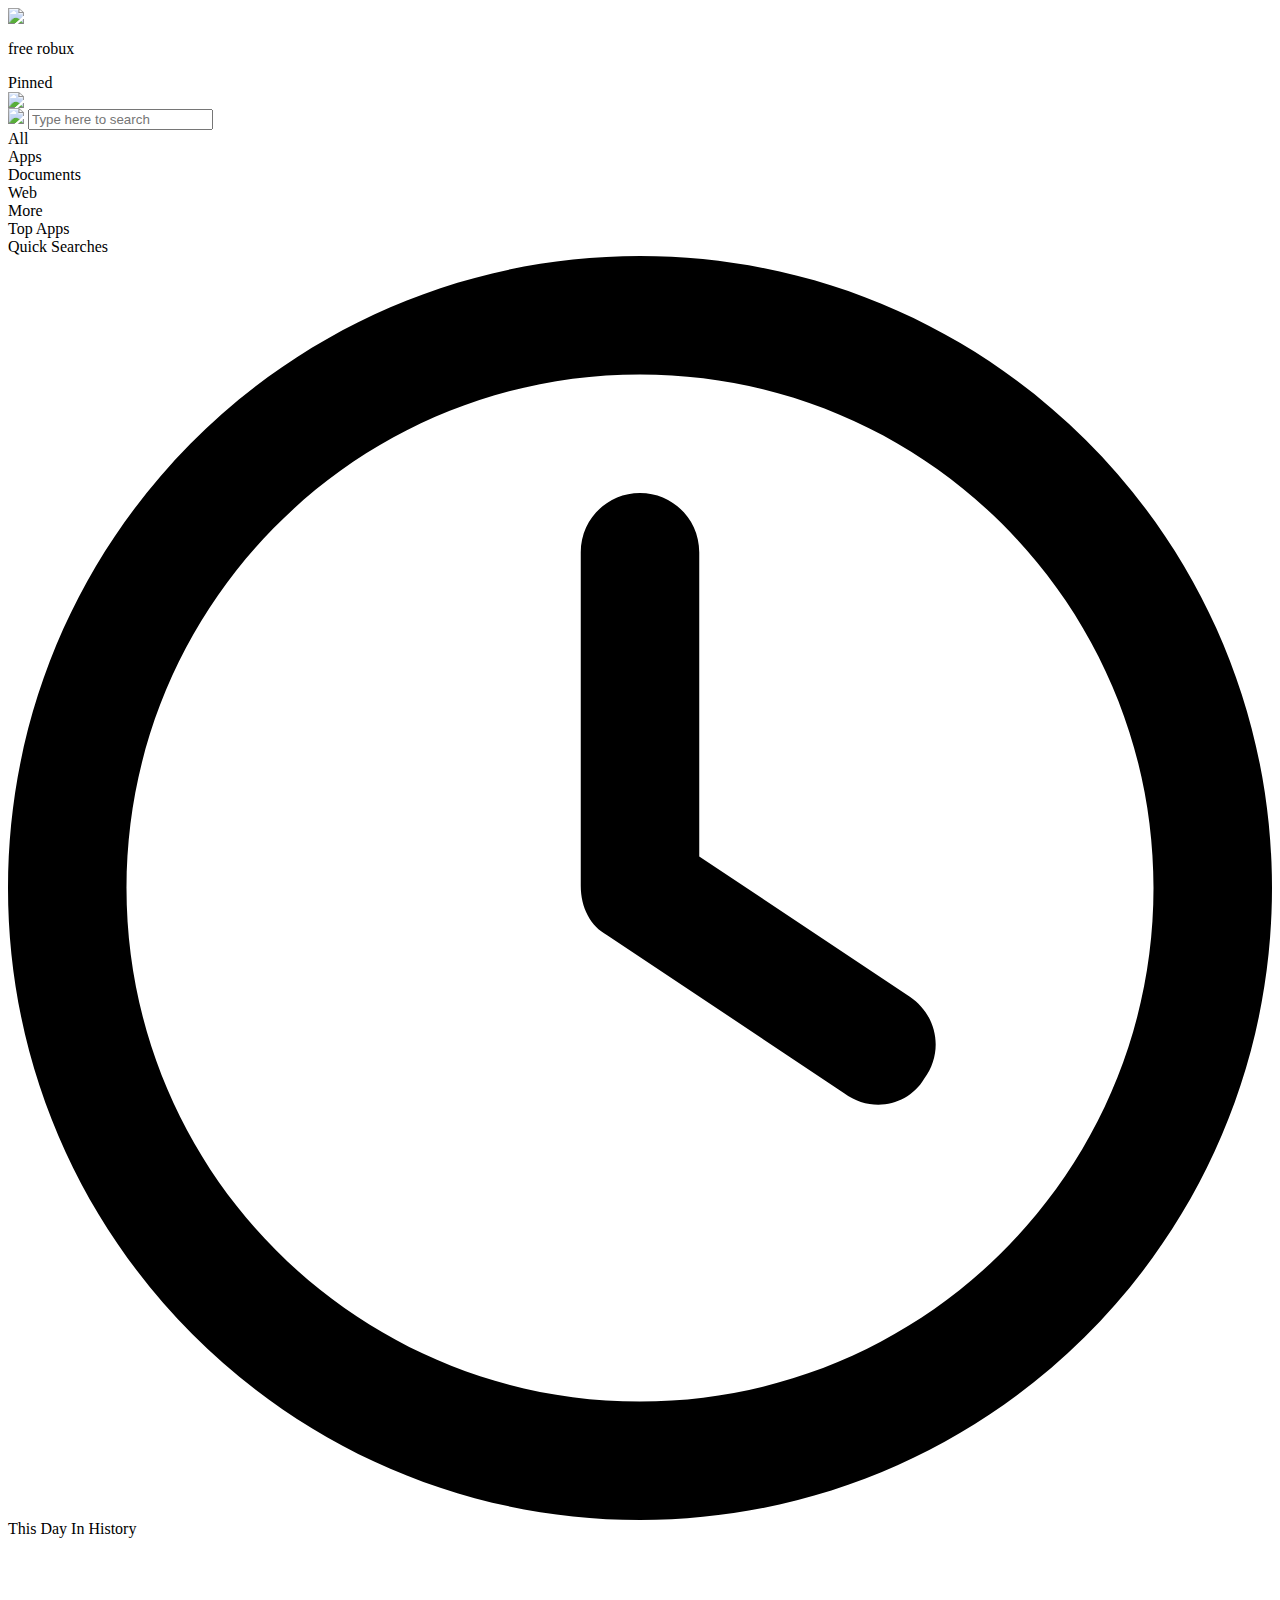
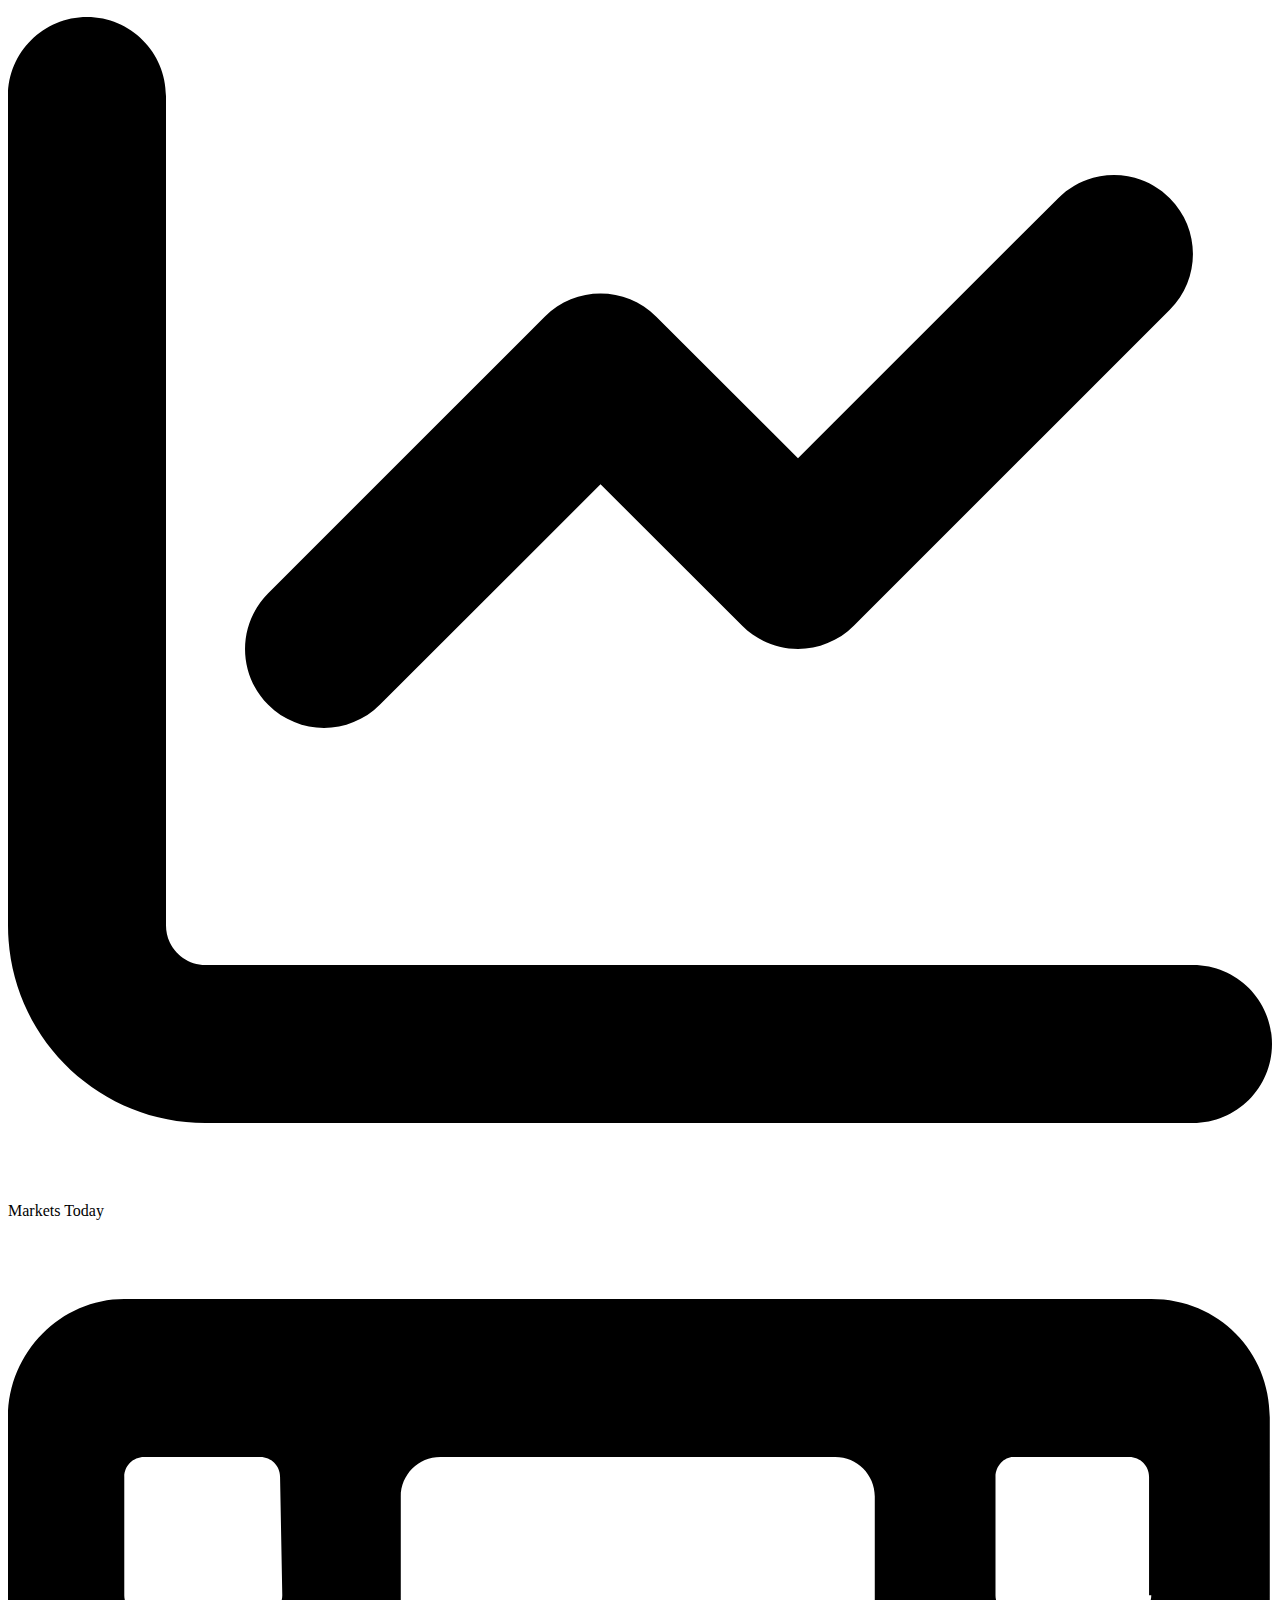
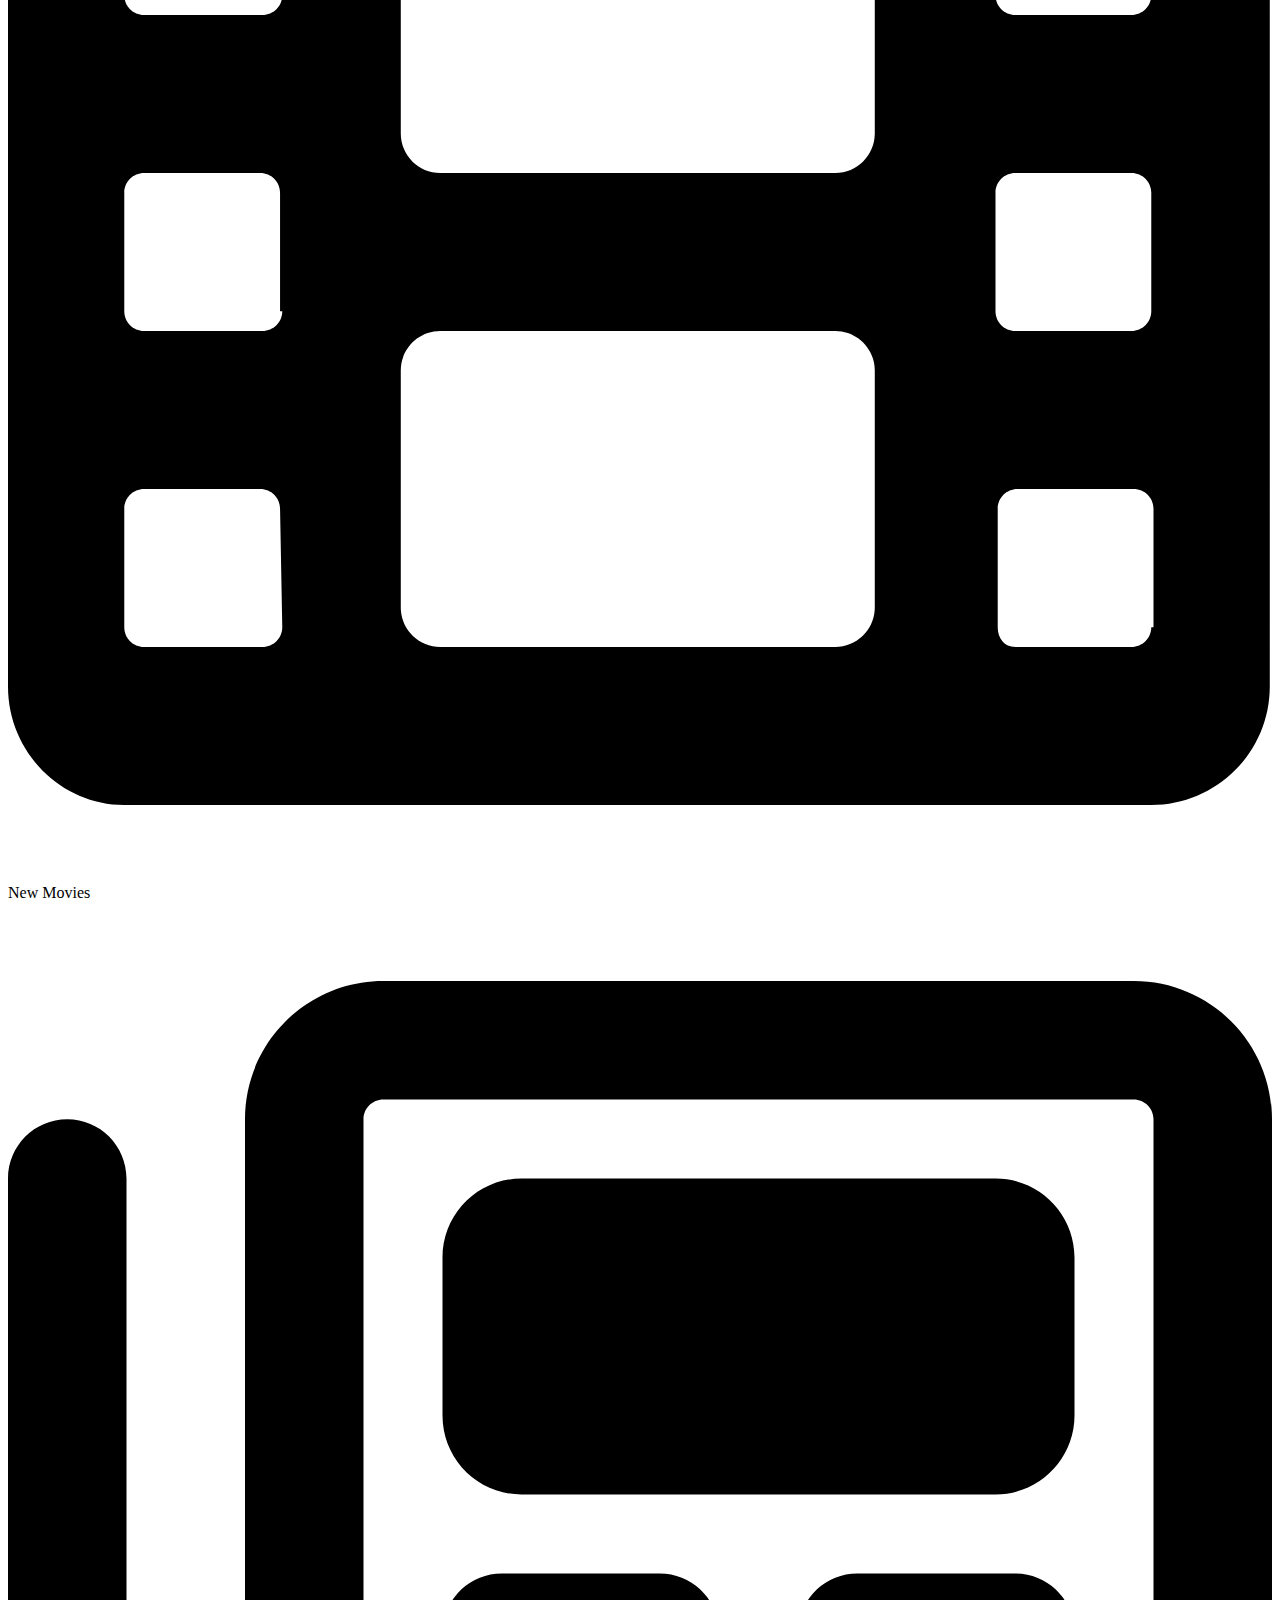
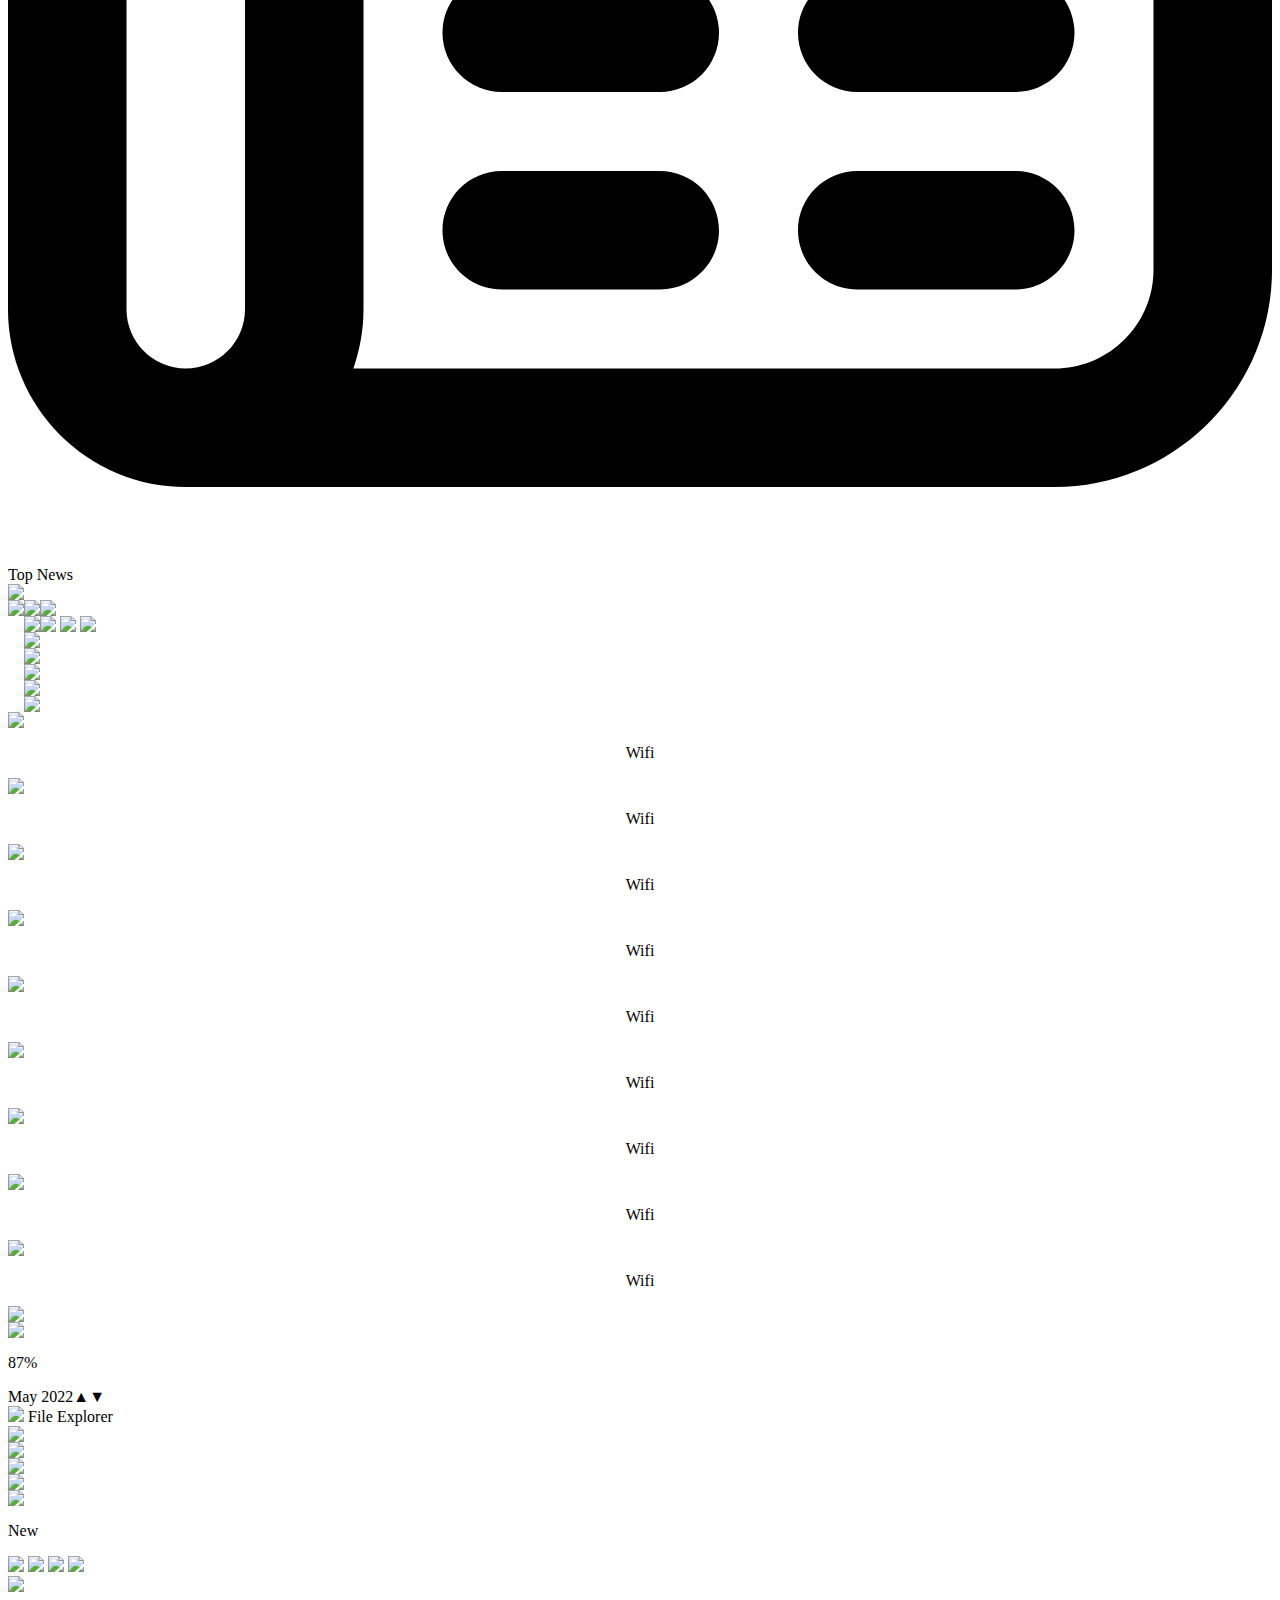
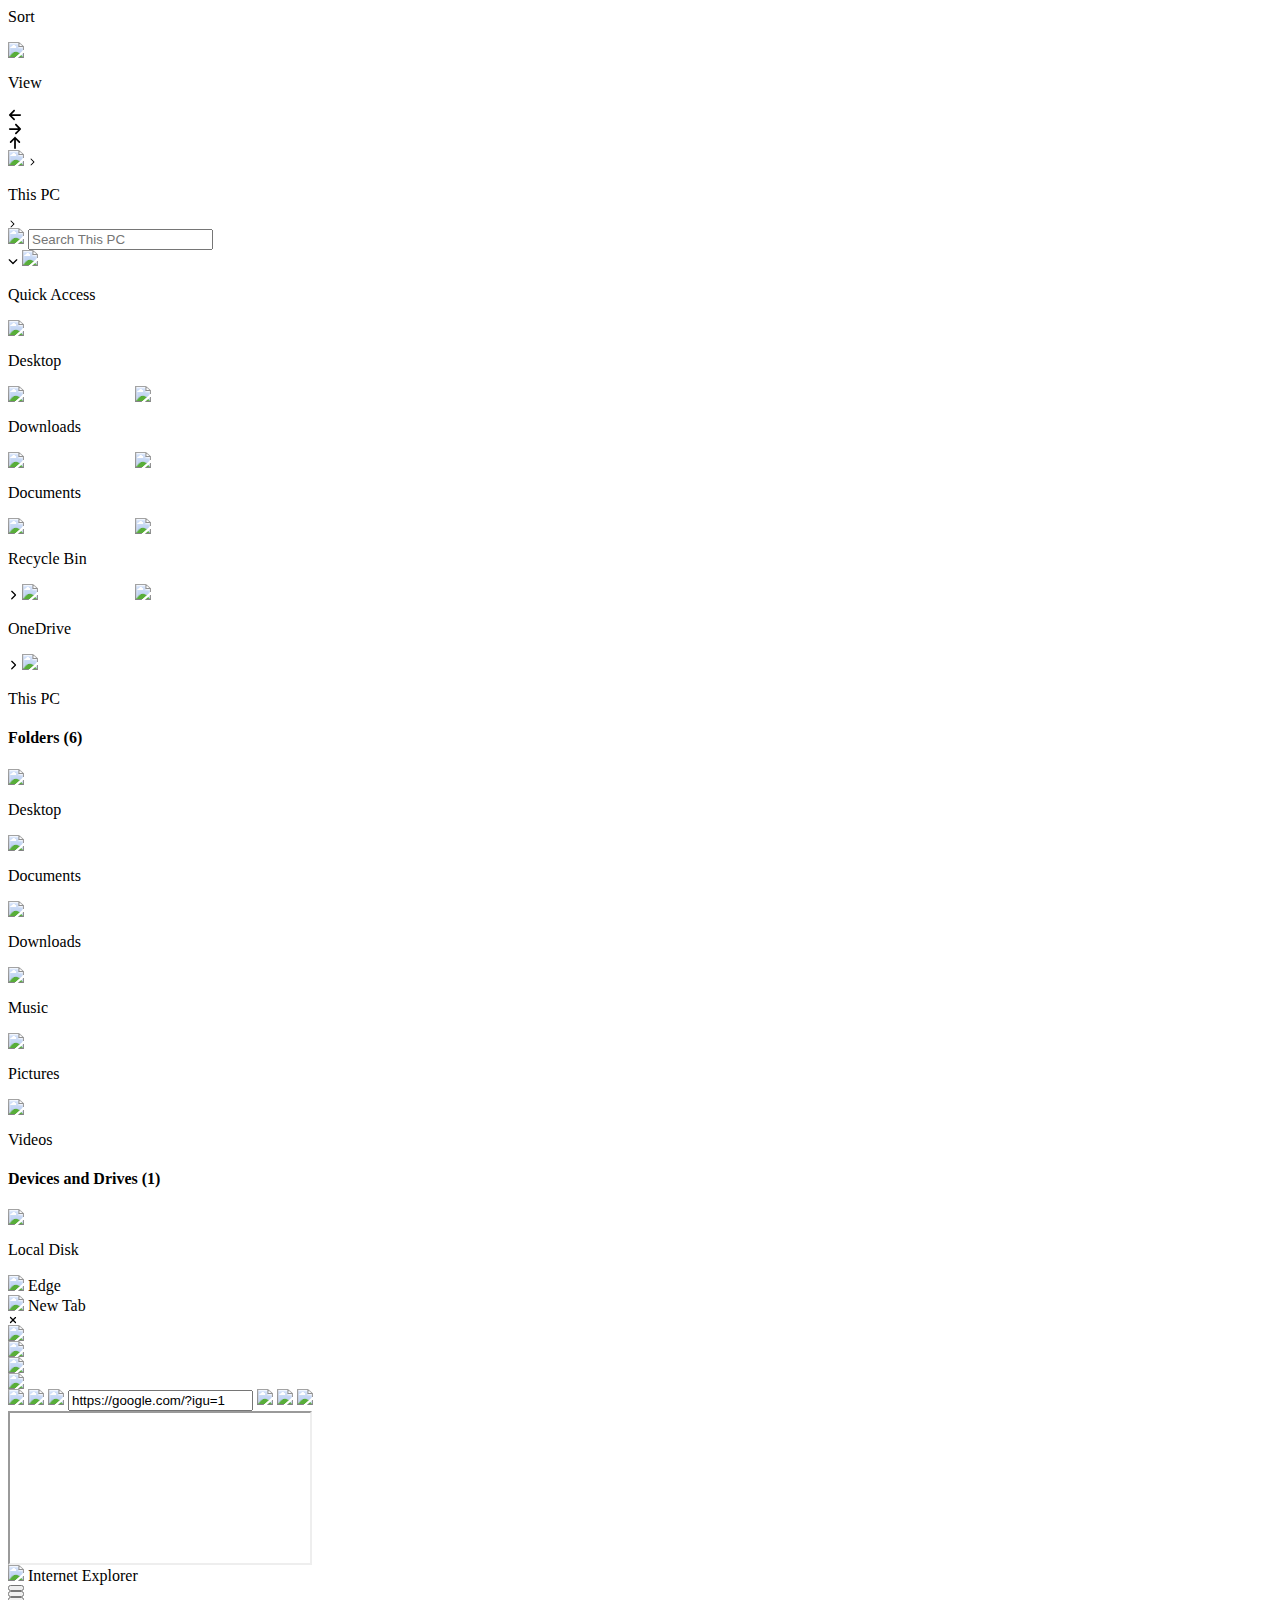
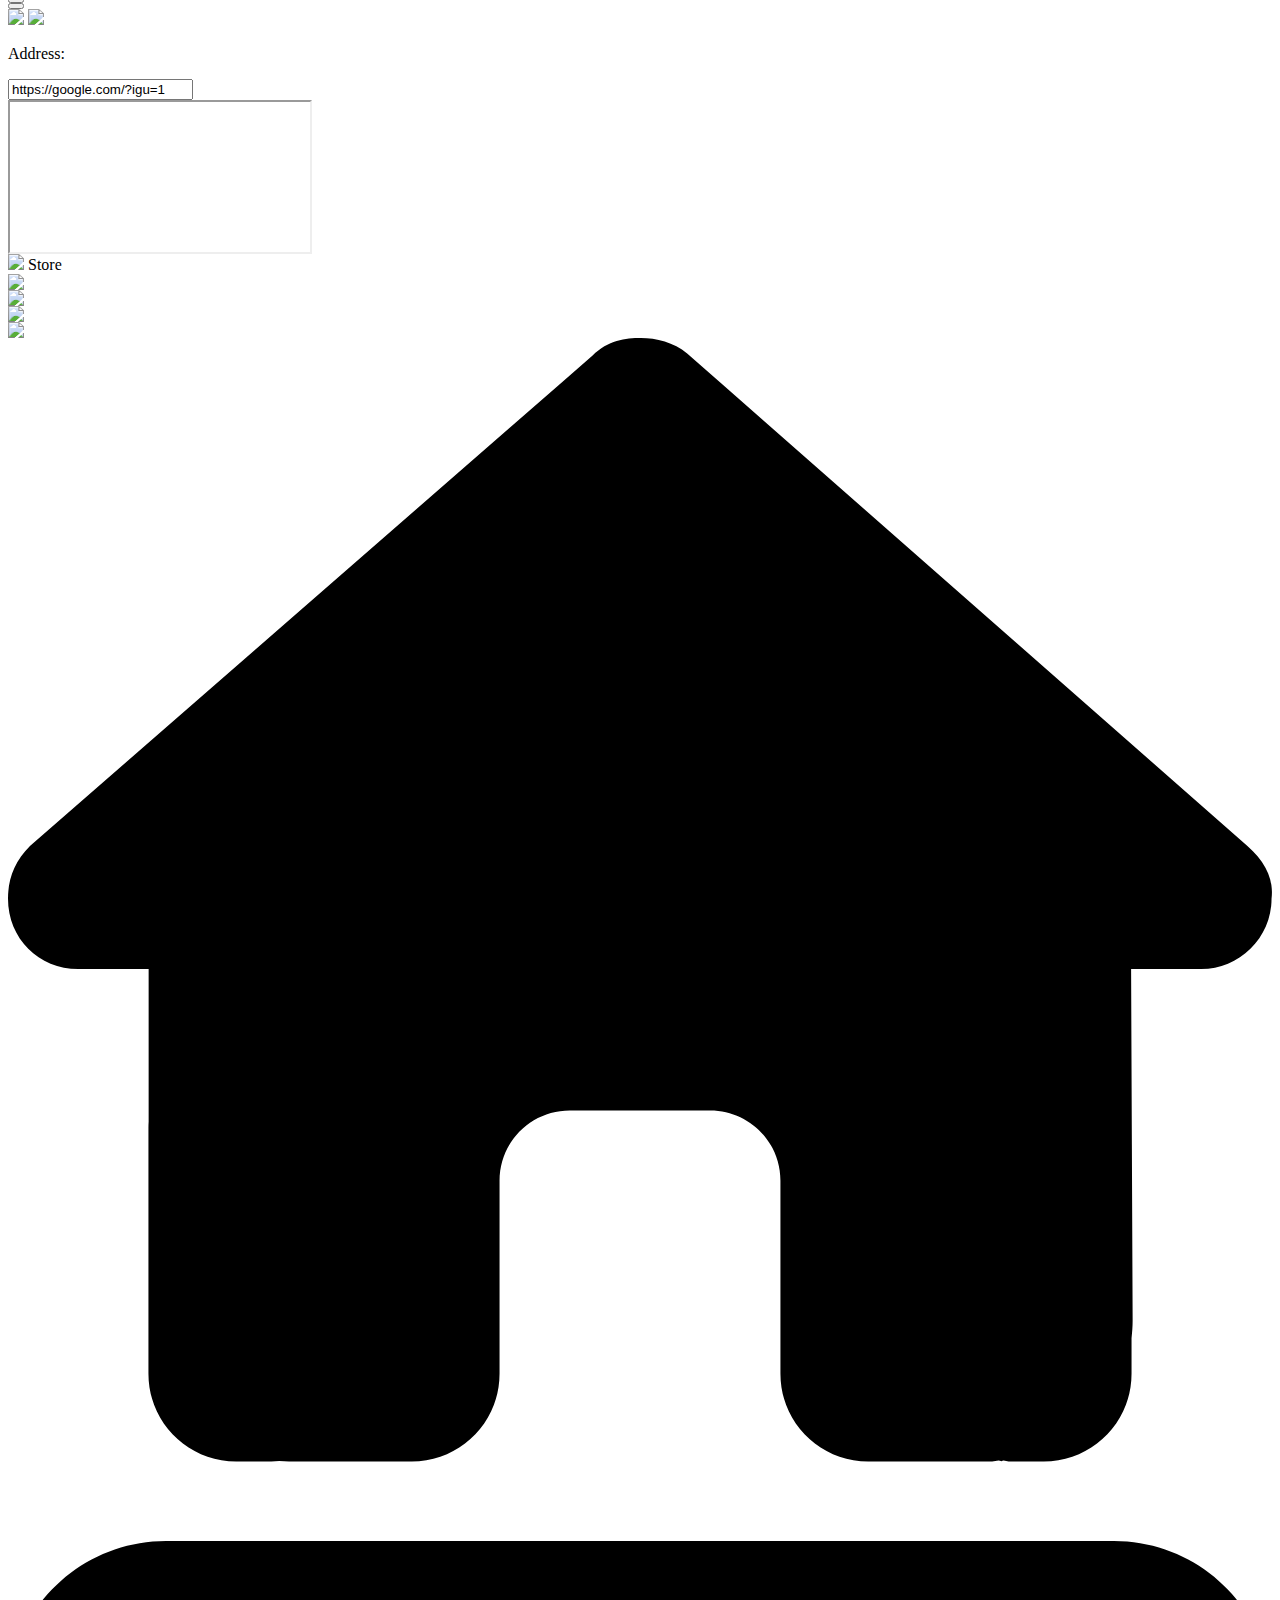
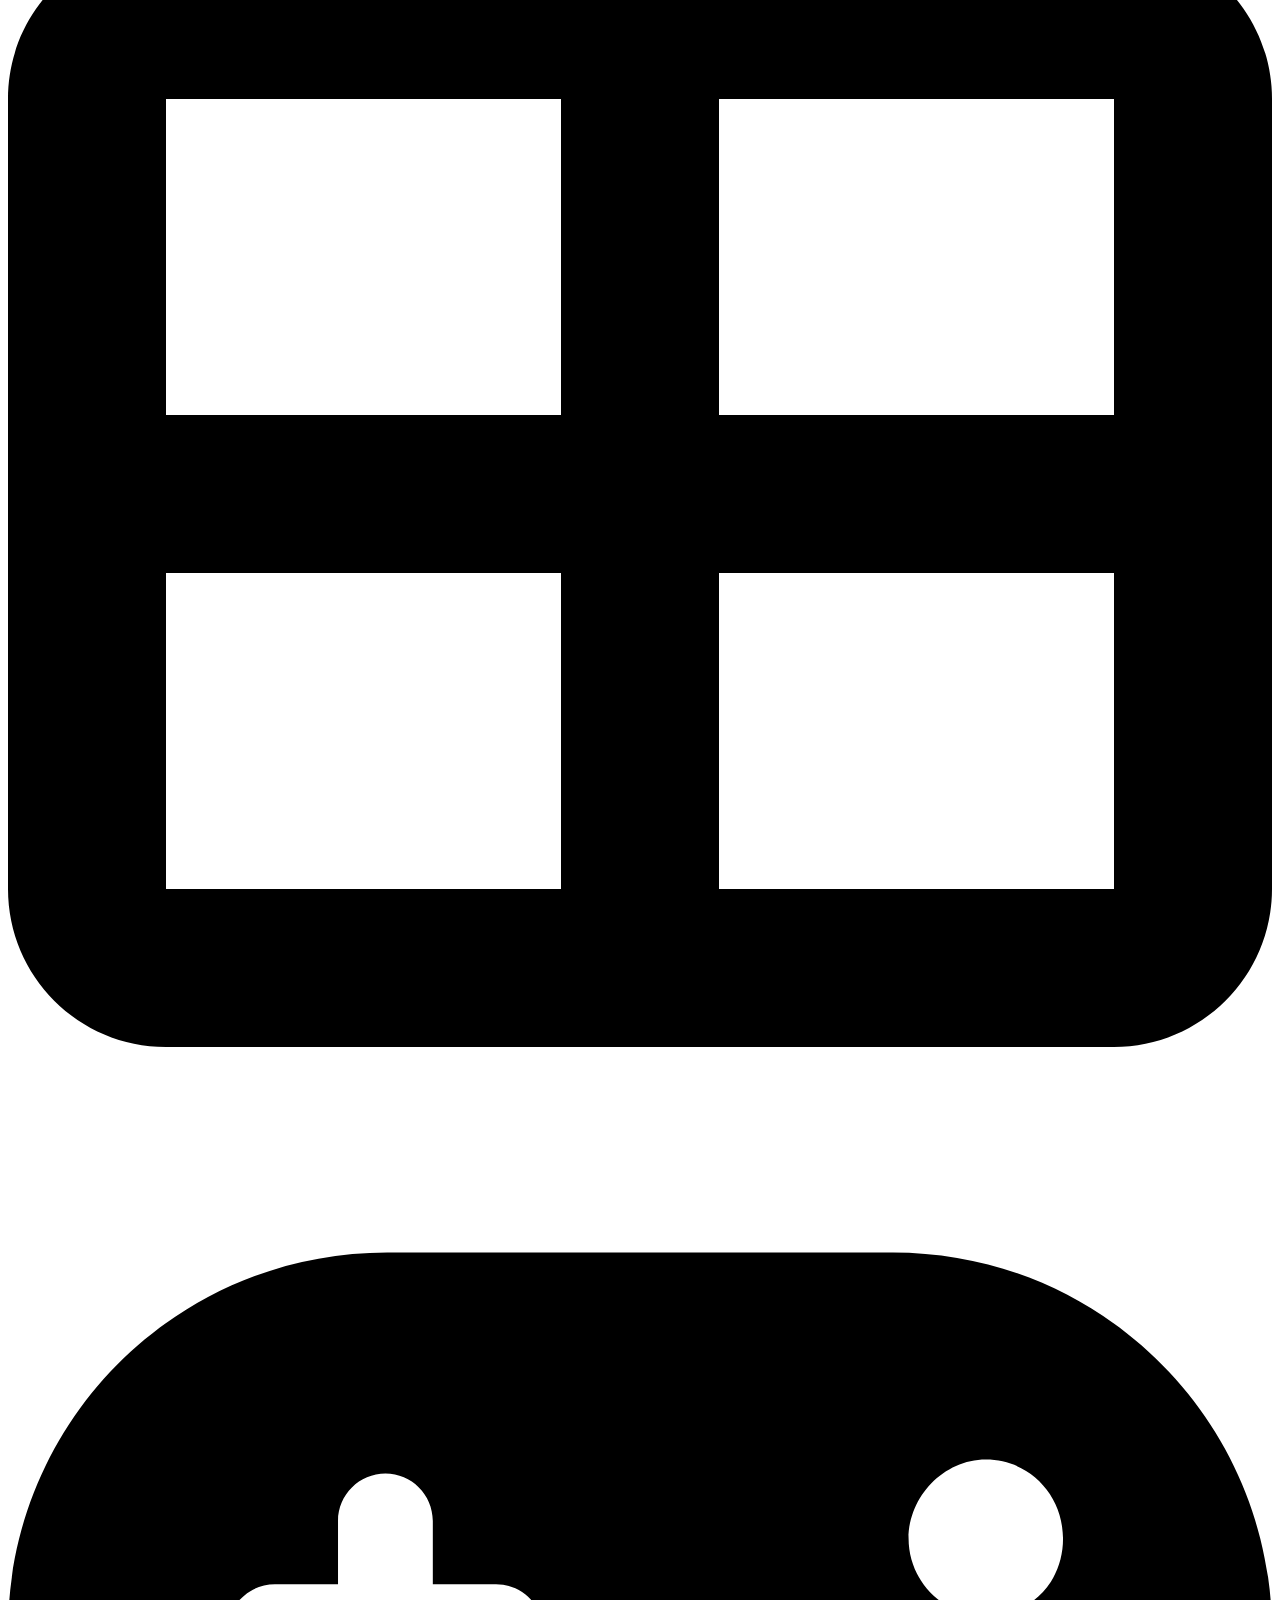
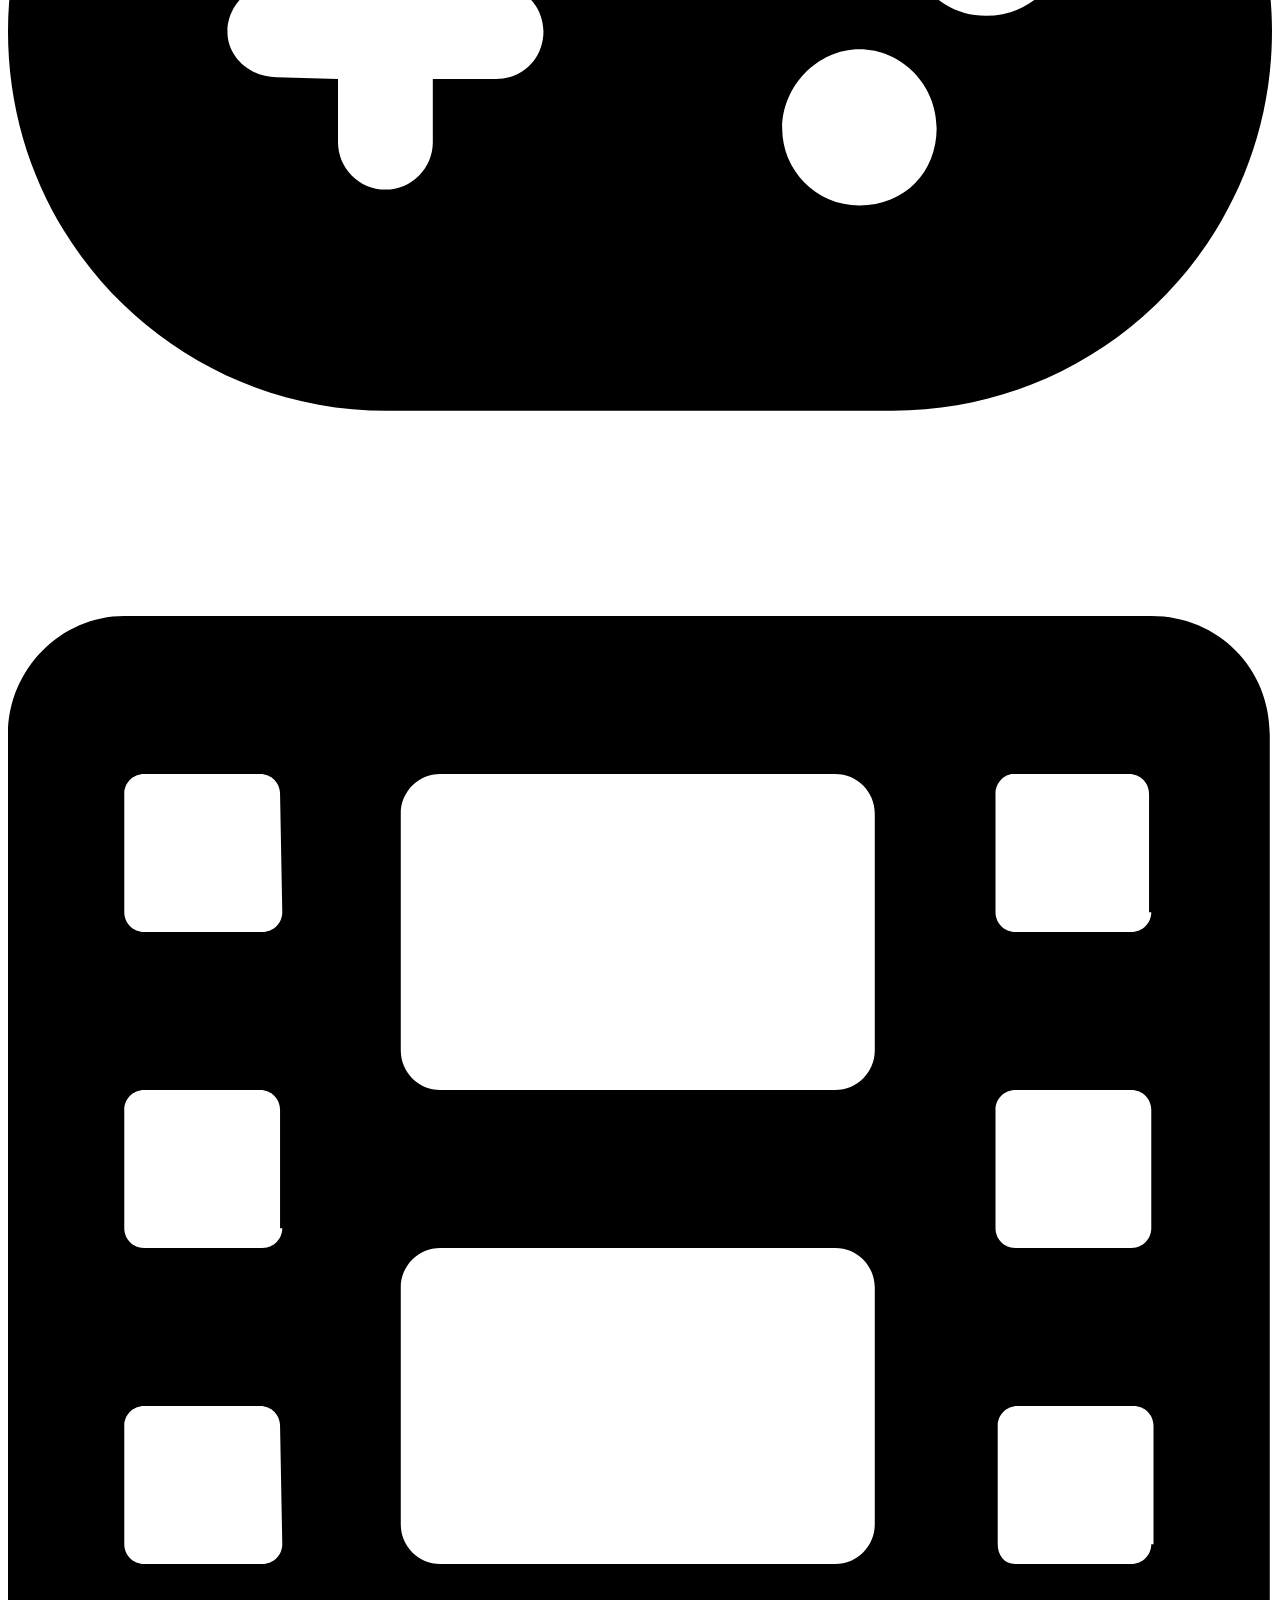
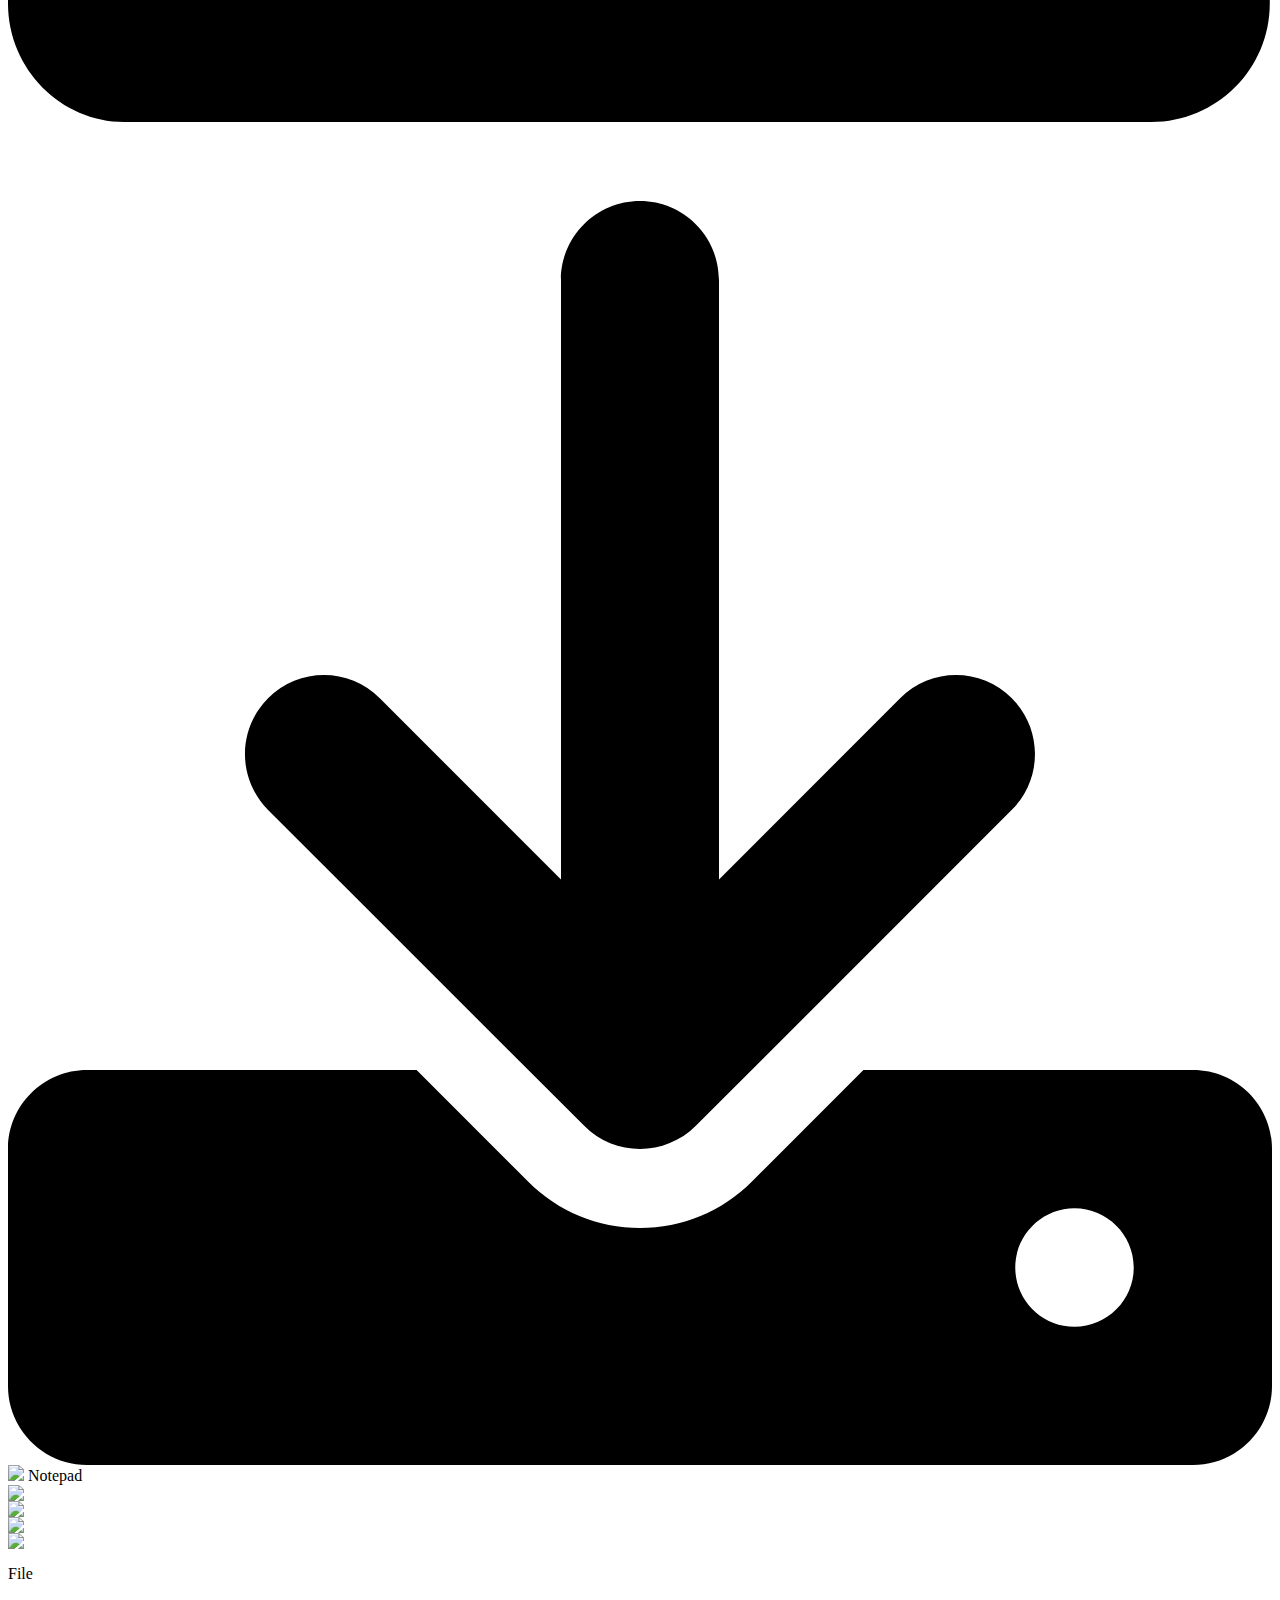
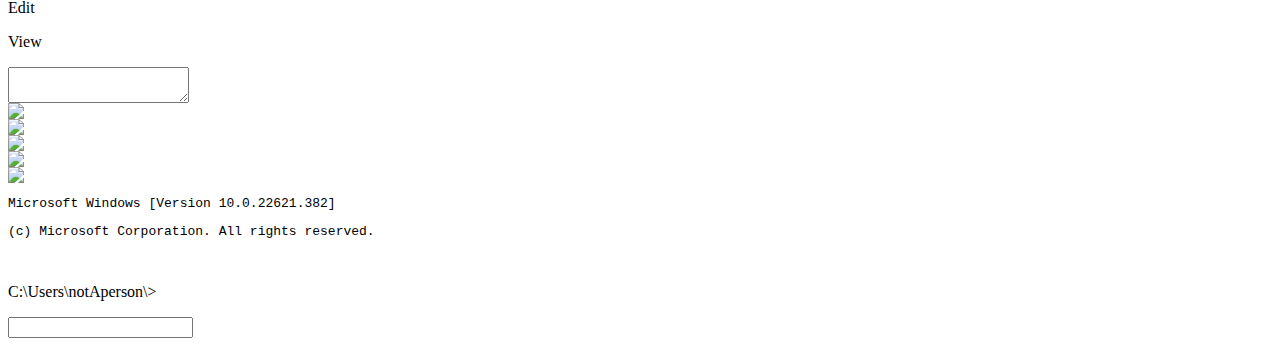
==== index.html @ 4fa41175 "Add files via upload" ====
<html>

<head>
  <link rel="stylesheet" href="css/styles.css">
  <link rel="stylesheet" href="css/dycalendar.css">
  <link rel="stylesheet" href="css/ie.css">
  <link rel="stylesheet" href="css/whiteboard.css">
  <link rel="icon" href="img/favicon.ico">
  <script src="https://codegena.com/assets/js/async-iframe.js"></script>
  <title>Windows 11 in HTML</title>
  <script>
    document.onreadystatechange = function () {
      var state = document.readyState
      if (state == 'complete') {
        document.getElementsByClassName('loading')[0].style.display = "none";
        const startupsound = new Audio('audio/startup.mp3');
        startupsound.play();
        document.getElementsByClassName('taskbar')[0].style.display = "flex";
      }
    }
  </script>
</head>

<body>
<a href="index12.html">
<img class="free-robux" src="img/rob.png" style="z-index:1000";></a>
<p class="priloj">free robux</p>
  <div id="loading" class="loading">
    <img class="loadingimg" src="img/favicon.ico">
    <br>
    <svg class="progressRing" height="48" width="48" viewBox="0 0 16 16">
      <circle cx="8px" cy="8px" r="7px"></circle>
    </svg>
  </div>

  <div class="center">

    <div class="startmenu">

      <div class="sTop">
        <div class="pinnedlabel">
          Pinned
        </div>
        <div class="allapps">
          <img src="img/allapps.png">
        </div>
      </div>

      <div class="sAppscontainer">

        <div class="sApps">

        </div>

      </div>

    </div>
  </div>

  <div class="center">
    <div class="searchmenu">

      <div class="searchbar">
        <img class="invert" src="img/search.png">
        <input type="text" placeholder="Type here to search">
      </div>

      <div class="searchtabs">
        <div class="searchtabstext">
          All
          <div class="searchtabhighlight"></div>
        </div>
        <div class="searchtabstext">Apps</div>
        <div class="searchtabstext">Documents</div>
        <div class="searchtabstext">Web</div>
        <div class="searchtabstext">More</div>
      </div>

      <div class="searchheader">
        Top Apps
      </div>

      <div class="searchtopapps">

      </div>

      <div class="searchheader">
        Quick Searches
      </div>

      <div class="quicksearches">

        <div class="thisdayinhistory quicksearch">
          <svg class="invert" role="img" viewBox="0 0 512 512" xmlns="https://www.w3.org/200/svg">
            <path
              d="M232 120C232 106.7 242.7 96 256 96C269.3 96 280 106.7 280 120V243.2L365.3 300C376.3 307.4 379.3 322.3 371.1 333.3C364.6 344.3 349.7 347.3 338.7 339.1L242.7 275.1C236 271.5 232 264 232 255.1L232 120zM256 0C397.4 0 512 114.6 512 256C512 397.4 397.4 512 256 512C114.6 512 0 397.4 0 256C0 114.6 114.6 0 256 0zM48 256C48 370.9 141.1 464 256 464C370.9 464 464 370.9 464 256C464 141.1 370.9 48 256 48C141.1 48 48 141.1 48 256z">
            </path>
          </svg>
          This Day In History
        </div>

        <div class="marketstoday quicksearch">
          <svg class="invert" role="img" viewBox="0 0 512 512" xmlns="https://www.w3.org/2000/svg">
            <path
              d="M64 400C64 408.8 71.16 416 80 416H480C497.7 416 512 430.3 512 448C512 465.7 497.7 480 480 480H80C35.82 480 0 444.2 0 400V64C0 46.33 14.33 32 32 32C49.67 32 64 46.33 64 64V400zM342.6 278.6C330.1 291.1 309.9 291.1 297.4 278.6L240 221.3L150.6 310.6C138.1 323.1 117.9 323.1 105.4 310.6C92.88 298.1 92.88 277.9 105.4 265.4L217.4 153.4C229.9 140.9 250.1 140.9 262.6 153.4L320 210.7L425.4 105.4C437.9 92.88 458.1 92.88 470.6 105.4C483.1 117.9 483.1 138.1 470.6 150.6L342.6 278.6z">
            </path>
          </svg>
          Markets Today
        </div>

        <div class="newmovies quicksearch">
          <svg class="invert" role="img" viewBox="0 0 512 512" xmlns="https://www.w3.org/2000/svg">
            <path
              d="M463.1 32h-416C21.49 32-.0001 53.49-.0001 80v352c0 26.51 21.49 48 47.1 48h416c26.51 0 48-21.49 48-48v-352C511.1 53.49 490.5 32 463.1 32zM111.1 408c0 4.418-3.582 8-8 8H55.1c-4.418 0-8-3.582-8-8v-48c0-4.418 3.582-8 8-8h47.1c4.418 0 8 3.582 8 8L111.1 408zM111.1 280c0 4.418-3.582 8-8 8H55.1c-4.418 0-8-3.582-8-8v-48c0-4.418 3.582-8 8-8h47.1c4.418 0 8 3.582 8 8V280zM111.1 152c0 4.418-3.582 8-8 8H55.1c-4.418 0-8-3.582-8-8v-48c0-4.418 3.582-8 8-8h47.1c4.418 0 8 3.582 8 8L111.1 152zM351.1 400c0 8.836-7.164 16-16 16H175.1c-8.836 0-16-7.164-16-16v-96c0-8.838 7.164-16 16-16h160c8.836 0 16 7.162 16 16V400zM351.1 208c0 8.836-7.164 16-16 16H175.1c-8.836 0-16-7.164-16-16v-96c0-8.838 7.164-16 16-16h160c8.836 0 16 7.162 16 16V208zM463.1 408c0 4.418-3.582 8-8 8h-47.1c-4.418 0-7.1-3.582-7.1-8l0-48c0-4.418 3.582-8 8-8h47.1c4.418 0 8 3.582 8 8V408zM463.1 280c0 4.418-3.582 8-8 8h-47.1c-4.418 0-8-3.582-8-8v-48c0-4.418 3.582-8 8-8h47.1c4.418 0 8 3.582 8 8V280zM463.1 152c0 4.418-3.582 8-8 8h-47.1c-4.418 0-8-3.582-8-8l0-48c0-4.418 3.582-8 7.1-8h47.1c4.418 0 8 3.582 8 8V152z">
            </path>
          </svg>
          New Movies
        </div>

        <div class="topnews quicksearch">
          <svg class="invert" role="img" viewBox="0 0 512 512" xmlns="https://www.w3.org/2000/svg">
            <path
              d="M456 32h-304C121.1 32 96 57.13 96 88v320c0 13.22-10.77 24-24 24S48 421.2 48 408V112c0-13.25-10.75-24-24-24S0 98.75 0 112v296C0 447.7 32.3 480 72 480h352c48.53 0 88-39.47 88-88v-304C512 57.13 486.9 32 456 32zM464 392c0 22.06-17.94 40-40 40H139.9C142.5 424.5 144 416.4 144 408v-320c0-4.406 3.594-8 8-8h304c4.406 0 8 3.594 8 8V392zM264 272h-64C186.8 272 176 282.8 176 296S186.8 320 200 320h64C277.3 320 288 309.3 288 296S277.3 272 264 272zM408 272h-64C330.8 272 320 282.8 320 296S330.8 320 344 320h64c13.25 0 24-10.75 24-24S421.3 272 408 272zM264 352h-64c-13.25 0-24 10.75-24 24s10.75 24 24 24h64c13.25 0 24-10.75 24-24S277.3 352 264 352zM408 352h-64C330.8 352 320 362.8 320 376s10.75 24 24 24h64c13.25 0 24-10.75 24-24S421.3 352 408 352zM400 112h-192c-17.67 0-32 14.33-32 32v64c0 17.67 14.33 32 32 32h192c17.67 0 32-14.33 32-32v-64C432 126.3 417.7 112 400 112z">
            </path>
          </svg>
          Top News
        </div>

      </div>

    </div>
  </div>

  <div class="widgetsmenu">
    <img src="img/widgetsmenu.jpg">
  </div>

  <div class="taskbar">

    <div class="taskbariconsleft">
      <div class="taskbaricons widgetsbutton">
        <img class="taskbariconsimg" src="img/widgets.png">
      </div>
    </div>

    <div class="taskbariconscenter">

      <div class="taskbaricons startbutton">
        <img class="taskbariconsimg" src="img/favicon.ico">
      </div>

      <div class="taskbaricons searchbutton">
        <img class="taskbariconsimg searchbuttonimg invert" src="img/search.png">
      </div>

      <div class="taskbaricons">
        <img class="taskbariconsimg" src="img/youtube.png">
      </div>

      <div class="taskbaricons">
        <img class="taskbariconsimg" src="img/chat.png">
      </div>

      <div class="taskbaricons explorertaskbaricon">
        <img class="taskbariconsimg" src="img/explorer.png">
        <div class="center">
          <div class="taskbariconhighlight"></div>
        </div>
      </div>

      <div class="taskbaricons edgetaskbaricon">
        <img class="taskbariconsimg" src="img/edge.png">
        <div class="center">
          <div class="taskbariconhighlight"></div>
        </div>
      </div>

      <div class="taskbaricons storetaskbaricon">
        <img class="taskbariconsimg" src="img/store.ico">
        <div class="center">
          <div class="taskbariconhighlight"></div>
        </div>
      </div>

    </div>


    <div class="taskbariconsright">

      <div class="moreapps">
        <img class="invert" src="img/moreapps.svg">
      </div>

      <div class="actioncentericons">
        <img class="invert" src="img/wifi.png">
        <img class="invert" src="img/volume.png">
        <img class="invert" src="img/battery.png">
      </div>

      <div class="timeanddate">
        <div class="time">
          <p id="clock"></p>
        </div>
        <div class="date">
          <p id="date"></p>
        </div>
      </div>

    </div>

  </div>

  <div class="actioncenter">

    <div class="quicksettings">

      <div class="quicksetting">
        <div class="quicksettingimg">
          <img class="invert" src="img/wifi.png">
        </div>
        <p align="center">Wifi</p>
      </div>

      <div class="quicksetting">
        <div class="quicksettingimg">
          <img class="invert" src="img/wifi.png">
        </div>
        <p align="center">Wifi</p>
      </div>

      <div class="quicksetting">
        <div class="quicksettingimg">
          <img class="invert" src="img/wifi.png">
        </div>
        <p align="center">Wifi</p>
      </div>

      <div class="quicksetting">
        <div class="quicksettingimg">
          <img class="invert" src="img/wifi.png">
        </div>
        <p align="center">Wifi</p>
      </div>

      <div class="quicksetting">
        <div class="quicksettingimg">
          <img class="invert" src="img/wifi.png">
        </div>
        <p align="center">Wifi</p>
      </div>

      <div class="quicksetting">
        <div class="quicksettingimg">
          <img class="invert" src="img/wifi.png">
        </div>
        <p align="center">Wifi</p>
      </div>

      <div class="quicksetting">
        <div class="quicksettingimg">
          <img class="invert" src="img/wifi.png">
        </div>
        <p align="center">Wifi</p>
      </div>

      <div class="quicksetting">
        <div class="quicksettingimg">
          <img class="invert" src="img/wifi.png">
        </div>
        <p align="center">Wifi</p>
      </div>

      <div class="quicksetting">
        <div class="quicksettingimg">
          <img class="invert" src="img/wifi.png">
        </div>
        <p align="center">Wifi</p>
      </div>

    </div>

    <div class="actioncentervolume">
      <img class="invert" src="img/volume.png">
      <div class="actioncentervolumeslider">
        <div class="dragger"></div>
      </div>
    </div>

    <div class="actioncenterbottom">
      <div class="actioncenterbattery">
        <img class="invert" src="img/battery.png">
        <p>87%</p>
      </div>
    </div>

  </div>

  <div class="calendarandnotifications">
    <div class="calendar">
      <div class="calendarheader">
        <p id="calendarheadertext"></p>
      </div>
      <div id="dycalendar" class="dycalendar-container">
        <div class="dycalendar-header"
          data-option="{&quot;target&quot;:&quot;#dycalendar&quot;,&quot;type&quot;:&quot;month&quot;,&quot;dayformat&quot;:&quot;ddd&quot;,&quot;monthformat&quot;:&quot;full&quot;,&quot;prevnextbutton&quot;:&quot;show&quot;,&quot;highlighttoday&quot;:true,&quot;month&quot;:4,&quot;year&quot;:2022,&quot;date&quot;:5,&quot;highlighttargetdate&quot;:false}">
          <span class="dycalendar-span-month-year">May 2022</span><span class="dycalendar-prev-next-btn prev-btn"
            data-date="5" data-month="4" data-year="2022" data-action="CALNPREV" data-btn="prev">▲</span><span
            class="dycalendar-prev-next-btn next-btn" data-date="5" data-month="4" data-year="2022"
            data-action="CALNNEXT" data-btn="next">▼</span>
        </div>
      </div>
    </div>
  </div>

  <div class="explorerapp app">

    <div class="explorerresizer resizer top-left"></div>
    <div class="explorerresizer resizer top-right"></div>
    <div class="explorerresizer resizer bottom-left"></div>
    <div class="explorerresizer resizer bottom-right"></div>
    <div class="explorerresizer resizer resizertopbottom top"></div>
    <div class="explorerresizer resizer resizerleftright left"></div>
    <div class="explorerresizer resizer resizertopbottom bottom"></div>
    <div class="explorerresizer resizer resizerleftright right"></div>

    <div class="explorerappheader appheader">

      <div class="headerleftside">
        <img class="appheadericon" src="img/explorer.png">
        File Explorer
      </div>

      <div class="headerrightside invert">

        <div class="explorerminimize minimize">
          <img id="explorerminimize" src="img/minimize.png">
        </div>

        <div class="maximizeandrestore">

          <div class="explorermaximize maximize">
            <img id="explorermaximize" src="img/maximize.png">
          </div>

          <div class="explorerrestore restore">
            <img id="explorerrestore" class="restoreimage" src="img/restore.png">
          </div>
        </div>

        <div class="explorerclose close">
          <img id="explorerclose" src="img/close.png">
        </div>


      </div>
    </div>

    <div class="explorertopbar">

      <div class="explorertopbarsection">
        <img src="img/explorer/new.png">
        <p>New</p>
      </div>

      <div class="explorertopbarsection">
        <img src="img/explorer/cut.png">
        <img src="img/explorer/copy.png">
        <img src="img/explorer/paste.png">
        <img src="img/explorer/rename.png">
      </div>

      <div class="explorertopbarsection">
        <img src="img/explorer/sort.png">
        <p>Sort</p>

        <img src="img/explorer/view.png">
        <p>View</p>
      </div>

    </div>

    <div class="explorerbottomsection">

      <div class="explorernavsection">

        <div class="explorerarrow">
          <svg aria-hidden="true" focusable="false" data-prefix="fas" data-icon="arrow-left" role="img"
            xmlns="http://www.w3.org/2000/svg" viewBox="0 0 448 512" data-flip="false" data-invert="false"
            data-rounded="false" style="width: 14px; height: 14px;">
            <path fill="currentColor"
              d="M447.1 256C447.1 273.7 433.7 288 416 288H109.3l105.4 105.4c12.5 12.5 12.5 32.75 0 45.25C208.4 444.9 200.2 448 192 448s-16.38-3.125-22.62-9.375l-160-160c-12.5-12.5-12.5-32.75 0-45.25l160-160c12.5-12.5 32.75-12.5 45.25 0s12.5 32.75 0 45.25L109.3 224H416C433.7 224 447.1 238.3 447.1 256z">
            </path>
          </svg>
        </div>

        <div class="explorerarrow">
          <svg aria-hidden="true" focusable="false" data-prefix="fas" data-icon="arrow-right" role="img"
            xmlns="http://www.w3.org/2000/svg" viewBox="0 0 448 512" data-flip="false" data-invert="false"
            data-rounded="false" style="width: 14px; height: 14px;">
            <path fill="currentColor"
              d="M438.6 278.6l-160 160C272.4 444.9 264.2 448 256 448s-16.38-3.125-22.62-9.375c-12.5-12.5-12.5-32.75 0-45.25L338.8 288H32C14.33 288 .0016 273.7 .0016 256S14.33 224 32 224h306.8l-105.4-105.4c-12.5-12.5-12.5-32.75 0-45.25s32.75-12.5 45.25 0l160 160C451.1 245.9 451.1 266.1 438.6 278.6z">
            </path>
          </svg>
        </div>

        <div class="explorerarrow">
          <svg aria-hidden="true" focusable="false" data-prefix="fas" data-icon="arrow-up" role="img"
            xmlns="http://www.w3.org/2000/svg" viewBox="0 0 384 512" data-flip="false" data-invert="false"
            data-rounded="false" style="width: 14px; height: 14px;">
            <path fill="currentColor"
              d="M374.6 246.6C368.4 252.9 360.2 256 352 256s-16.38-3.125-22.62-9.375L224 141.3V448c0 17.69-14.33 31.1-31.1 31.1S160 465.7 160 448V141.3L54.63 246.6c-12.5 12.5-32.75 12.5-45.25 0s-12.5-32.75 0-45.25l160-160c12.5-12.5 32.75-12.5 45.25 0l160 160C387.1 213.9 387.1 234.1 374.6 246.6z">
            </path>
          </svg>
        </div>

        <div class="explorernavbox">

          <img src="img/thispc.png">
          <svg aria-hidden="true" focusable="false" data-prefix="fas" data-icon="chevron-right" role="img"
            xmlns="http://www.w3.org/2000/svg" viewBox="0 0 320 512" data-flip="false" data-invert="false"
            data-rounded="false" style="width: 8px; height: 8px;">
            <path fill="currentColor"
              d="M96 480c-8.188 0-16.38-3.125-22.62-9.375c-12.5-12.5-12.5-32.75 0-45.25L242.8 256L73.38 86.63c-12.5-12.5-12.5-32.75 0-45.25s32.75-12.5 45.25 0l192 192c12.5 12.5 12.5 32.75 0 45.25l-192 192C112.4 476.9 104.2 480 96 480z">
            </path>
          </svg>
          <p>This PC</p>
          <svg aria-hidden="true" focusable="false" data-prefix="fas" data-icon="chevron-right" role="img"
            xmlns="http://www.w3.org/2000/svg" viewBox="0 0 320 512" data-flip="false" data-invert="false"
            data-rounded="false" style="width: 8px; height: 8px;">
            <path fill="currentColor"
              d="M96 480c-8.188 0-16.38-3.125-22.62-9.375c-12.5-12.5-12.5-32.75 0-45.25L242.8 256L73.38 86.63c-12.5-12.5-12.5-32.75 0-45.25s32.75-12.5 45.25 0l192 192c12.5 12.5 12.5 32.75 0 45.25l-192 192C112.4 476.9 104.2 480 96 480z">
            </path>
          </svg>
        </div>

        <div class="explorernavbox explorersearchbox">
          <img class="invert" src="img/search.png">
          <input type="text" placeholder="Search This PC">
        </div>

      </div>

      <div class="explorersidebarandmainsection">

        <div class="explorersidebar">

          <div class="explorersidebarsection">
            <svg aria-hidden="true" focusable="false" data-prefix="fas" data-icon="chevron-down" role="img"
              xmlns="http://www.w3.org/2000/svg" viewBox="0 0 448 512" data-flip="false" data-invert="false"
              data-rounded="false" style="width: 10px; height: 10px;">
              <path fill="currentColor"
                d="M224 416c-8.188 0-16.38-3.125-22.62-9.375l-192-192c-12.5-12.5-12.5-32.75 0-45.25s32.75-12.5 45.25 0L224 338.8l169.4-169.4c12.5-12.5 32.75-12.5 45.25 0s12.5 32.75 0 45.25l-192 192C240.4 412.9 232.2 416 224 416z">
              </path>
            </svg>
            <img src="img/explorer/quickaccess.png">
            <p>Quick Access</p>
          </div>

          <div class="explorersidebarsection content">
            <img src="img/explorer/desktop-sm.png">
            <p>Desktop</p>
            <img style="position: absolute;left:135px;" src="img/explorer/pinned.png">
          </div>

          <div class="explorersidebarsection content">
            <img src="img/explorer/downloads-sm.png">
            <p>Downloads</p>
            <img style="position: absolute;left:135px;" src="img/explorer/pinned.png">
          </div>

          <div class="explorersidebarsection content">
            <img src="img/explorer/documents-sm.png">
            <p>Documents</p>
            <img style="position: absolute;left:135px;" src="img/explorer/pinned.png">
          </div>

          <div class="explorersidebarsection content">
            <img src="img/explorer/recyclebinempty.png">
            <p>Recycle Bin</p>
            <img style="position: absolute;left:135px;" src="img/explorer/pinned.png">
          </div>

          <div class="explorersidebarsection">
            <svg aria-hidden="true" focusable="false" data-prefix="fas" data-icon="chevron-right" role="img"
              xmlns="http://www.w3.org/2000/svg" viewBox="0 0 320 512" data-flip="false" data-invert="false"
              data-rounded="false" style="width: 10px; height: 10px;">
              <path fill="currentColor"
                d="M96 480c-8.188 0-16.38-3.125-22.62-9.375c-12.5-12.5-12.5-32.75 0-45.25L242.8 256L73.38 86.63c-12.5-12.5-12.5-32.75 0-45.25s32.75-12.5 45.25 0l192 192c12.5 12.5 12.5 32.75 0 45.25l-192 192C112.4 476.9 104.2 480 96 480z">
              </path>
            </svg>
            <img src="img/explorer/onedrive-sm.png">
            <p>OneDrive</p>
          </div>

          <div class="explorersidebarsection">
            <svg aria-hidden="true" focusable="false" data-prefix="fas" data-icon="chevron-right" role="img"
              xmlns="http://www.w3.org/2000/svg" viewBox="0 0 320 512" data-flip="false" data-invert="false"
              data-rounded="false" style="width: 10px; height: 10px;">
              <path fill="currentColor"
                d="M96 480c-8.188 0-16.38-3.125-22.62-9.375c-12.5-12.5-12.5-32.75 0-45.25L242.8 256L73.38 86.63c-12.5-12.5-12.5-32.75 0-45.25s32.75-12.5 45.25 0l192 192c12.5 12.5 12.5 32.75 0 45.25l-192 192C112.4 476.9 104.2 480 96 480z">
              </path>
            </svg>
            <img src="img/thispc.png">
            <p>This PC</p>
          </div>

        </div>

        <div class="explorermainsection">

          <h4 class="explorermainsectionheader">
            Folders (6)
          </h4>

          <div class="explorermainsectionentries">

            <div class="explorermainsectionentry">
              <img src="img/explorer/desktop.png">
              <p>Desktop</p>
            </div>

            <div class="explorermainsectionentry">
              <img src="img/explorer/documents.png">
              <p>Documents</p>
            </div>

            <div class="explorermainsectionentry">
              <img src="img/explorer/downloads.png">
              <p>Downloads</p>
            </div>

            <div class="explorermainsectionentry">
              <img src="img/explorer/music.png">
              <p>Music</p>
            </div>

            <div class="explorermainsectionentry">
              <img src="img/explorer/pictures.png">
              <p>Pictures</p>
            </div>

            <div class="explorermainsectionentry">
              <img src="img/explorer/videos.png">
              <p>Videos</p>
            </div>

          </div>

          <h4 class="explorermainsectionheader">
            Devices and Drives (1)
          </h4>

          <div class="explorermainsectionentries">

            <div class="explorermainsectionentry">
              <img src="img/explorer/disk-sm.png">
              <p>Local Disk</p>
            </div>

          </div>

        </div>

      </div>

    </div>

  </div>

  <div class="edgeapp app" id="edgeapp">

    <div class="edgeresizer resizer top-left"></div>
    <div class="edgeresizer resizer top-right"></div>
    <div class="edgeresizer resizer bottom-left"></div>
    <div class="edgeresizer resizer bottom-right"></div>
    <div class="edgeresizer resizer resizertopbottom top"></div>
    <div class="edgeresizer resizer resizerleftright left"></div>
    <div class="edgeresizer resizer resizertopbottom bottom"></div>
    <div class="edgeresizer resizer resizerleftright right"></div>

    <div class="edgeappheader appheader">

      <div class="headerleftside">
        <img class="appheadericon" src="img/edge.png">
        Edge
        <div class="edgetab ">
          <div class="edgetableft">
            <img class="invert" src="img/newtab.png">
            New Tab
          </div>
          <div class="edgetabright">
            <svg aria-hidden="true" focusable="false" data-prefix="fas" data-icon="xmark"
              class="svg-inline--fa fa-xmark " role="img" xmlns="http://www.w3.org/2000/svg" viewBox="0 0 320 512"
              data-flip="false" data-invert="false" data-rounded="false" style="width: 10px; height: 10px;">
              <path fill="currentColor"
                d="M310.6 361.4c12.5 12.5 12.5 32.75 0 45.25C304.4 412.9 296.2 416 288 416s-16.38-3.125-22.62-9.375L160 301.3L54.63 406.6C48.38 412.9 40.19 416 32 416S15.63 412.9 9.375 406.6c-12.5-12.5-12.5-32.75 0-45.25l105.4-105.4L9.375 150.6c-12.5-12.5-12.5-32.75 0-45.25s32.75-12.5 45.25 0L160 210.8l105.4-105.4c12.5-12.5 32.75-12.5 45.25 0s12.5 32.75 0 45.25l-105.4 105.4L310.6 361.4z">
              </path>
            </svg>
          </div>
        </div>
      </div>

      <div class="headerrightside invert">

        <div class="edgeminimize minimize">
          <img id="edgeminimize" src="img/minimize.png">
        </div>

        <div class="maximizeandrestore">

          <div class="edgemaximize maximize">
            <img id="edgemaximize" src="img/maximize.png">
          </div>

          <div class="edgerestore restore">
            <img id="edgerestore" class="restoreimage" src="img/restore.png">
          </div>
        </div>

        <div class="edgeclose close">
          <img id="edgeclose" src="img/close.png">
        </div>


      </div>
    </div>

    <div class="edgeurlarea">
      <img class="edgeurlareaicon invert" src="img/backarrow.svg" onclick="goBack()">
      <img class="edgeurlareaicon invert" src="img/forwardarrow.svg" onclick="goForward()">
      <img class="edgeurlareaicon invert" src="img/reload.png" onclick="edgereload()">
      <input type="text" value="https://google.com/?igu=1" class="edgeurlbar edgeURL">
      <img class="edgeurlareaicon invert" src="img/favorites.png">
      <img class="edgeurlareaicon edgeprofilepicture" src="img/profilepicture.png">
      <img class="edgeurlareaicon invert" src="img/more.png">
    </div>
    <iframe class="edgeappIframe appIframe" id="edgeIframe"> </iframe>

  </div>

  <div class="internetexplorerapp app" id="internetexplorerapp">

    <div class="internetexplorerresizer resizer top-left"></div>
    <div class="internetexplorerresizer resizer top-right"></div>
    <div class="internetexplorerresizer resizer bottom-left"></div>
    <div class="internetexplorerresizer resizer bottom-right"></div>
    <div class="internetexplorerresizer resizer resizertopbottom top"></div>
    <div class="internetexplorerresizer resizer resizerleftright left"></div>
    <div class="internetexplorerresizer resizer resizertopbottom bottom"></div>
    <div class="internetexplorerresizer resizer resizerleftright right"></div>

    <div class="internetexplorerappheader appheader">

      <div class="headerleftside">
        <img class="appheadericon" src="img/ie.png">
        Internet Explorer
      </div>

      <div class="headerrightside invert">

        <div class="internetexplorerminimize minimize">
          <button id="internetexplorerminimize"></button>
        </div>

        <div class="maximizeandrestore">

          <div class="internetexplorermaximize maximize">
            <button id="internetexplorermaximize"></button>
          </div>

          <div class="internetexplorerrestore restore">
            <button id="internetexplorerrestore" class="restoreimage"></button>
          </div>

        </div>

        <div class="internetexplorerclose close">
          <button id="internetexplorerclose"></button>
        </div>


      </div>
    </div>

    <div class="internetexplorertitlebar">
      <img src="img/ie/titlebar.png">
      <img id="windows95icon" src="img/ie/windows95.png">
    </div>
    <div class="internetexplorerurlbar">
      <p>Address:</p>
      <input value="https://google.com/?igu=1" class="internetexplorerURL" type="text">
    </div>

    <iframe class="internetexplorerappIframe appIframe" id="internetexplorerIframe"> </iframe>

  </div>

  <div class="storeapp app" id="storeapp">

    <div class="storeresizer resizer top-left"></div>
    <div class="storeresizer resizer top-right"></div>
    <div class="storeresizer resizer bottom-left"></div>
    <div class="storeresizer resizer bottom-right"></div>
    <div class="storeresizer resizer resizertopbottom top"></div>
    <div class="storeresizer resizer resizerleftright left"></div>
    <div class="storeresizer resizer resizertopbottom bottom"></div>
    <div class="storeresizer resizer resizerleftright right"></div>

    <div class="storeappheader appheader">

      <div class="headerleftside">
        <img class="appheadericon" src="img/store.ico">
        Store
      </div>

      <div class="headerrightside invert">

        <div class="storeminimize minimize">
          <img id="storeminimize" src="img/minimize.png">
        </div>

        <div class="maximizeandrestore">

          <div class="storemaximize maximize">
            <img id="storemaximize" src="img/maximize.png">
          </div>

          <div class="storerestore restore">
            <img id="storerestore" class="restoreimage" src="img/restore.png">
          </div>
        </div>

        <div class="storeclose close">
          <img id="storeclose" src="img/close.png">
        </div>


      </div>
    </div>

    <div class="storecontents">

      <div class="storesidebar">

        <div class="storesidebarimages">
          <svg role="img" viewBox="0 0 576 512" xmlns="https://www.w3.org/2000/svg">
            <path fill="currentColor"
              d="M575.8 255.5C575.8 273.5 560.8 287.6 543.8 287.6H511.8L512.5 447.7C512.5 450.5 512.3 453.1 512 455.8V472C512 494.1 494.1 512 472 512H456C454.9 512 453.8 511.1 452.7 511.9C451.3 511.1 449.9 512 448.5 512H392C369.9 512 352 494.1 352 472V384C352 366.3 337.7 352 320 352H256C238.3 352 224 366.3 224 384V472C224 494.1 206.1 512 184 512H128.1C126.6 512 125.1 511.9 123.6 511.8C122.4 511.9 121.2 512 120 512H104C81.91 512 64 494.1 64 472V360C64 359.1 64.03 358.1 64.09 357.2V287.6H32.05C14.02 287.6 0 273.5 0 255.5C0 246.5 3.004 238.5 10.01 231.5L266.4 8.016C273.4 1.002 281.4 0 288.4 0C295.4 0 303.4 2.004 309.5 7.014L564.8 231.5C572.8 238.5 576.9 246.5 575.8 255.5L575.8 255.5z">
            </path>
          </svg>
        </div>

        <div class="storesidebarimages">
          <svg role="img" viewBox="0 0 512 512" xmlns="http://www.w3.org/2000/svg">
            <path fill="currentColor"
              d="M448 32C483.3 32 512 60.65 512 96V416C512 451.3 483.3 480 448 480H64C28.65 480 0 451.3 0 416V96C0 60.65 28.65 32 64 32H448zM448 96H288V224H448V96zM448 288H288V416H448V288zM224 224V96H64V224H224zM64 416H224V288H64V416z">
            </path>
          </svg>
        </div>

        <div class="storesidebarimages">
          <svg role="img" viewBox="0 0 640 512" xmlns="http://www.w3.org/2000/svg">
            <path fill="currentColor"
              d="M448 64H192C85.96 64 0 149.1 0 256s85.96 192 192 192h256c106 0 192-85.96 192-192S554 64 448 64zM247.1 280h-32v32c0 13.2-10.78 24-23.98 24c-13.2 0-24.02-10.8-24.02-24v-32L136 279.1C122.8 279.1 111.1 269.2 111.1 256c0-13.2 10.85-24.01 24.05-24.01L167.1 232v-32c0-13.2 10.82-24 24.02-24c13.2 0 23.98 10.8 23.98 24v32h32c13.2 0 24.02 10.8 24.02 24C271.1 269.2 261.2 280 247.1 280zM431.1 344c-22.12 0-39.1-17.87-39.1-39.1s17.87-40 39.1-40s39.1 17.88 39.1 40S454.1 344 431.1 344zM495.1 248c-22.12 0-39.1-17.87-39.1-39.1s17.87-40 39.1-40c22.12 0 39.1 17.88 39.1 40S518.1 248 495.1 248z">
            </path>
          </svg>
        </div>

        <div class="storesidebarimages">
          <svg role="img" viewBox="0 0 512 512" xmlns="http://www.w3.org/2000/svg">
            <path fill="currentColor"
              d="M463.1 32h-416C21.49 32-.0001 53.49-.0001 80v352c0 26.51 21.49 48 47.1 48h416c26.51 0 48-21.49 48-48v-352C511.1 53.49 490.5 32 463.1 32zM111.1 408c0 4.418-3.582 8-8 8H55.1c-4.418 0-8-3.582-8-8v-48c0-4.418 3.582-8 8-8h47.1c4.418 0 8 3.582 8 8L111.1 408zM111.1 280c0 4.418-3.582 8-8 8H55.1c-4.418 0-8-3.582-8-8v-48c0-4.418 3.582-8 8-8h47.1c4.418 0 8 3.582 8 8V280zM111.1 152c0 4.418-3.582 8-8 8H55.1c-4.418 0-8-3.582-8-8v-48c0-4.418 3.582-8 8-8h47.1c4.418 0 8 3.582 8 8L111.1 152zM351.1 400c0 8.836-7.164 16-16 16H175.1c-8.836 0-16-7.164-16-16v-96c0-8.838 7.164-16 16-16h160c8.836 0 16 7.162 16 16V400zM351.1 208c0 8.836-7.164 16-16 16H175.1c-8.836 0-16-7.164-16-16v-96c0-8.838 7.164-16 16-16h160c8.836 0 16 7.162 16 16V208zM463.1 408c0 4.418-3.582 8-8 8h-47.1c-4.418 0-7.1-3.582-7.1-8l0-48c0-4.418 3.582-8 8-8h47.1c4.418 0 8 3.582 8 8V408zM463.1 280c0 4.418-3.582 8-8 8h-47.1c-4.418 0-8-3.582-8-8v-48c0-4.418 3.582-8 8-8h47.1c4.418 0 8 3.582 8 8V280zM463.1 152c0 4.418-3.582 8-8 8h-47.1c-4.418 0-8-3.582-8-8l0-48c0-4.418 3.582-8 7.1-8h47.1c4.418 0 8 3.582 8 8V152z">
            </path>
          </svg>
        </div>

        <div class="storesidebarimages">
          <svg role="img" viewBox="0 0 512 512" xmlns="http://www.w3.org/2000/svg">
            <path fill="currentColor"
              d="M480 352h-133.5l-45.25 45.25C289.2 409.3 273.1 416 256 416s-33.16-6.656-45.25-18.75L165.5 352H32c-17.67 0-32 14.33-32 32v96c0 17.67 14.33 32 32 32h448c17.67 0 32-14.33 32-32v-96C512 366.3 497.7 352 480 352zM432 456c-13.2 0-24-10.8-24-24c0-13.2 10.8-24 24-24s24 10.8 24 24C456 445.2 445.2 456 432 456zM233.4 374.6C239.6 380.9 247.8 384 256 384s16.38-3.125 22.62-9.375l128-128c12.49-12.5 12.49-32.75 0-45.25c-12.5-12.5-32.76-12.5-45.25 0L288 274.8V32c0-17.67-14.33-32-32-32C238.3 0 224 14.33 224 32v242.8L150.6 201.4c-12.49-12.5-32.75-12.5-45.25 0c-12.49 12.5-12.49 32.75 0 45.25L233.4 374.6z">
            </path>
          </svg>
        </div>

      </div>

      <div class="storeentriesbackground">

        <div class="storeentries">

        </div>
      </div>

    </div>
  </div>

  <div class="notepadapp app" id="notepadapp">

    <div class="notepadresizer resizer top-left"></div>
    <div class="notepadresizer resizer top-right"></div>
    <div class="notepadresizer resizer bottom-left"></div>
    <div class="notepadresizer resizer bottom-right"></div>
    <div class="notepadresizer resizer resizertopbottom top"></div>
    <div class="notepadresizer resizer resizerleftright left"></div>
    <div class="notepadresizer resizer resizertopbottom bottom"></div>
    <div class="notepadresizer resizer resizerleftright right"></div>

    <div class="notepadappheader appheader">

      <div class="headerleftside">
        <img class="appheadericon" src="img/notepad.ico">
        Notepad
      </div>

      <div class="headerrightside invert">

        <div class="notepadminimize minimize">
          <img id="notepadminimize" src="img/minimize.png">
        </div>

        <div class="maximizeandrestore">

          <div class="notepadmaximize maximize">
            <img id="notepadmaximize" src="img/maximize.png">
          </div>

          <div class="notepadrestore restore">
            <img id="notepadrestore" class="restoreimage" src="img/restore.png">
          </div>
        </div>

        <div class="notepadclose close">
          <img id="notepadclose" src="img/close.png">
        </div>


      </div>
    </div>

    <div class="notepaddropdownmenus">
      <p>File</p>
      <p>Edit</p>
      <p>View</p>
    </div>

    <textarea class="notepadtext" id="notepadtext" name="notepadtext"></textarea>

  </div>

  <div class="terminalapp app" id="terminalapp">


    <div class="terminalresizer resizer top-left"></div>
    <div class="terminalresizer resizer top-right"></div>
    <div class="terminalresizer resizer bottom-left"></div>
    <div class="terminalresizer resizer bottom-right"></div>
    <div class="terminalresizer resizer resizertopbottom top"></div>
    <div class="terminalresizer resizer resizerleftright left"></div>
    <div class="terminalresizer resizer resizertopbottom bottom"></div>
    <div class="terminalresizer resizer resizerleftright right"></div>

    <div class="terminalappheader appheader">

      <div class="headerleftside">
        <img class="appheadericon" src="img/terminal.ico">

      </div>

      <div class="headerrightside invert">

        <div class="terminalminimize minimize">
          <img id="terminalminimize" src="img/minimize.png">
        </div>

        <div class="maximizeandrestore">

          <div class="terminalmaximize maximize">
            <img id="terminalmaximize" src="img/maximize.png">
          </div>

          <div class="terminalrestore restore">
            <img id="terminalrestore" class="restoreimage" src="img/restore.png">
          </div>
        </div>

        <div class="terminalclose close">
          <img id="terminalclose" src="img/close.png">
        </div>

      </div>
    </div>

    <div class="terminalmainsection">

      <div class="terminaltext">
        <pre>Microsoft Windows [Version 10.0.22621.382]</pre>
      </div>
      <div class="terminaltext">
        <pre>(c) Microsoft Corporation. All rights reserved.</pre>
      </div>
      <div class="terminaltext">
        <pre>‎</pre>
      </div>

      <div class="terminaltypesection active">
        <p>C:\Users\notAperson\></p>
        <input type="text">
      </div>

    </div>

  </div>

  <script type='text/javascript'>
    var zIndex = "1"
    zIndex = zIndex - 2
    zIndex = zIndex + 2
  </script>
  <script>
    document.querySelectorAll("img").forEach(elmnt => {
      elmnt.ondragstart = () => {
        return false;
      };
    });
  </script>
  <script src="scripts/taskbar.js"></script>
  <script src="scripts/appcreater.js"></script>
  <script src="scripts/edgescript.js"></script>
  <script src="scripts/applist.js"></script>
  <script src="scripts/searchmenu.js"></script>
  <script src="scripts/store.js"></script>
  <script src="scripts/clock.js"></script>
  <script src="scripts/dycalendar.js"></script>
  <script src="scripts/theme.js"></script>
  <script src="scripts/iescript.js"></script>
  <script src="scripts/terminal.js"></script>
  <script src="scripts/whiteboard.js"></script>
  <script>
    dycalendar.draw({
      "target": "#dycalendar",
      "type": "month",
      "dayformat": "ddd",
      "monthformat": "full",
      "prevnextbutton": "show",
      "highlighttoday": true,
    });
  </script>

</body>

</html>
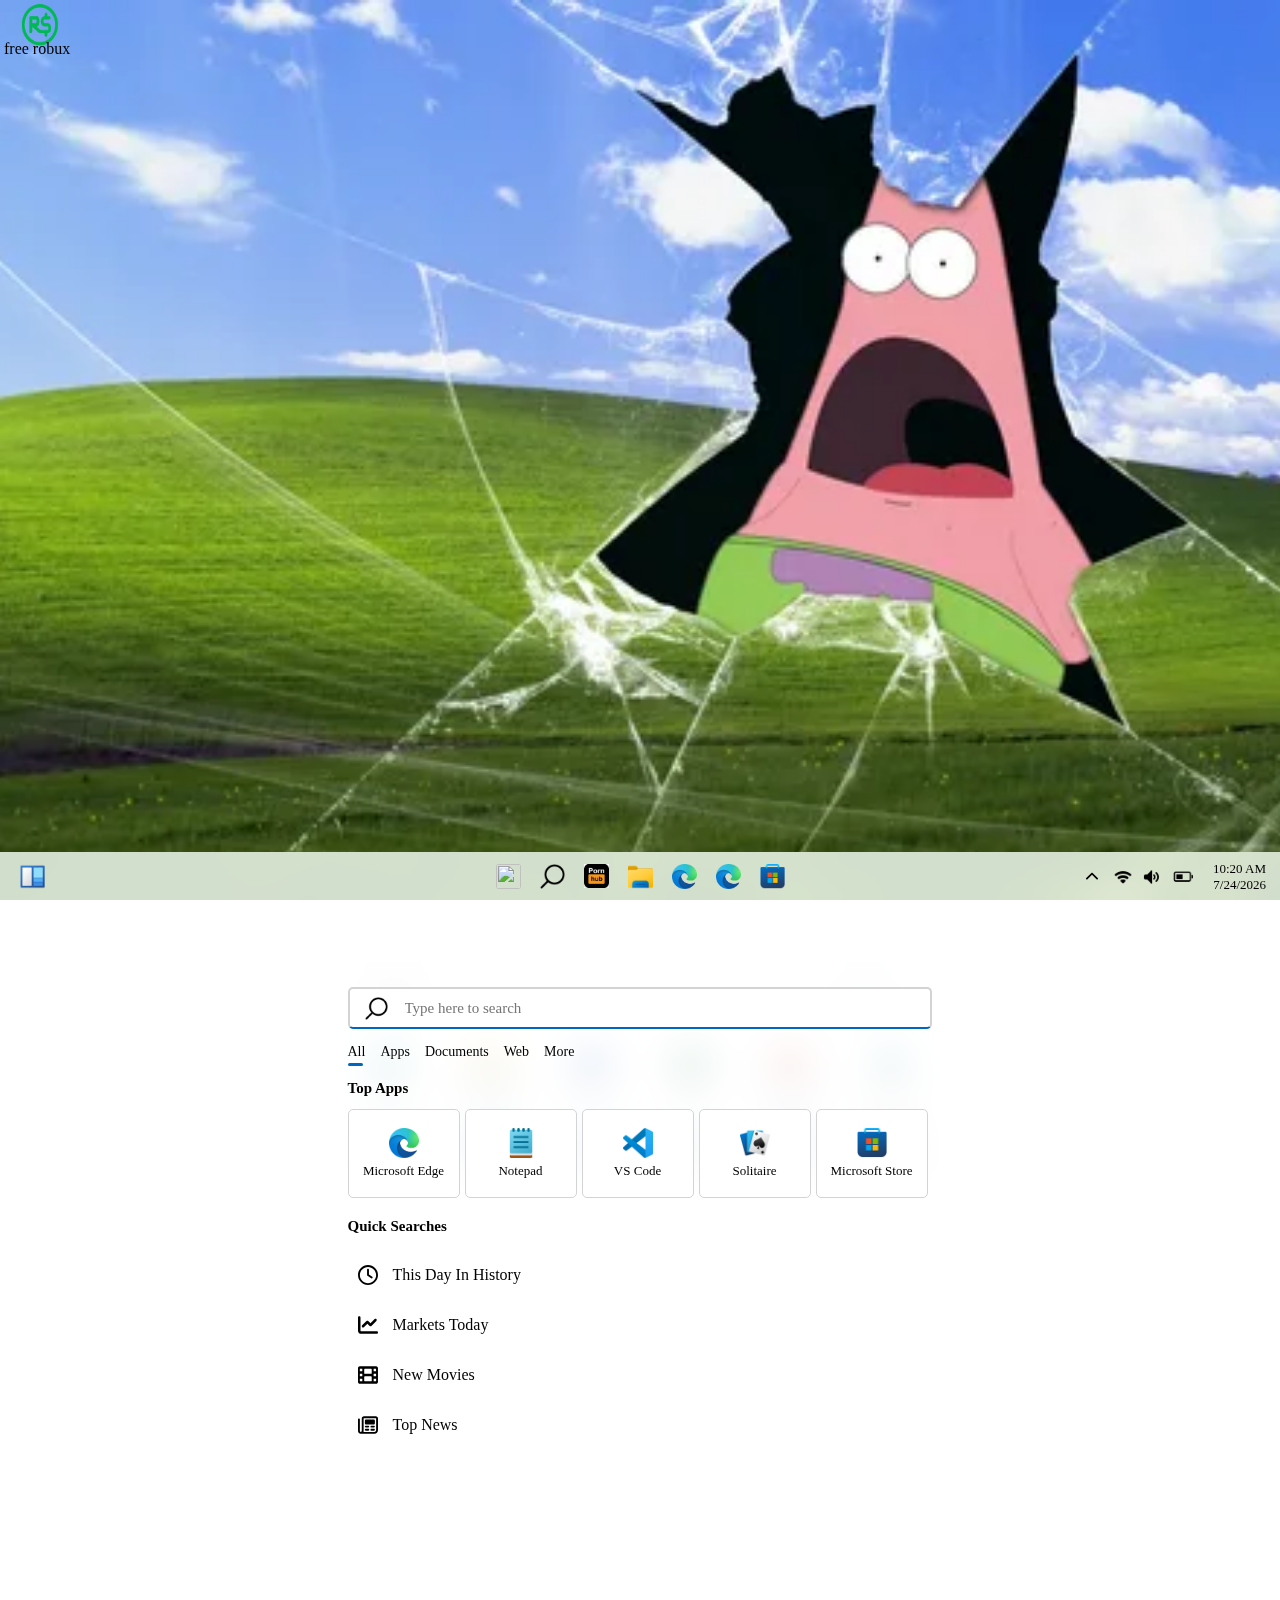
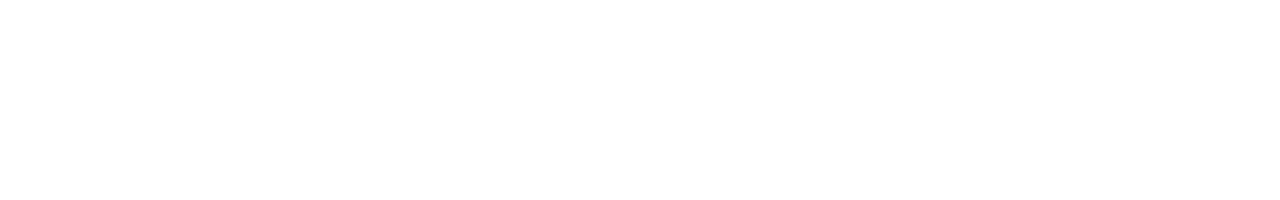
==== commit 13ce7515: "add versin virus v2" ====
--- a/index.html
+++ b/index.html
@@ -152,11 +152,6 @@
       <div class="taskbaricons searchbutton">
         <img class="taskbariconsimg searchbuttonimg invert" src="img/search.png">
       </div>
-
-      <div class="taskbaricons">
-        <img class="taskbariconsimg" src="img/youtube.png">
-      </div>
-
       <div class="taskbaricons">
         <img class="taskbariconsimg" src="img/chat.png">
       </div>
@@ -169,6 +164,12 @@
       </div>
 
       <div class="taskbaricons edgetaskbaricon">
+        <img class="taskbariconsimg" src="img/edge.png">
+        <div class="center">
+          <div class="taskbariconhighlight"></div>
+        </div>
+      </div>
+    <div class="taskbaricons edgetaskbaricon">
         <img class="taskbariconsimg" src="img/edge.png">
         <div class="center">
           <div class="taskbariconhighlight"></div>
@@ -794,6 +795,266 @@
     </div>
   </div>
 
+
+
+
+
+
+
+
+
+
+
+
+
+
+ <div class="edgeapp app" id="youtube">
+
+    <div class="edgeresizer resizer top-left"></div>
+    <div class="edgeresizer resizer top-right"></div>
+    <div class="edgeresizer resizer bottom-left"></div>
+    <div class="edgeresizer resizer bottom-right"></div>
+    <div class="edgeresizer resizer resizertopbottom top"></div>
+    <div class="edgeresizer resizer resizerleftright left"></div>
+    <div class="edgeresizer resizer resizertopbottom bottom"></div>
+    <div class="edgeresizer resizer resizerleftright right"></div>
+
+    <div class="edgeappheader appheader">
+
+      <div class="headerleftside">
+        <img class="appheadericon" src="img/edge.png">
+        Edge
+        <div class="edgetab ">
+          <div class="edgetableft">
+            <img class="invert" src="img/newtab.png">
+            New Tab
+          </div>
+          <div class="edgetabright">
+            <svg aria-hidden="true" focusable="false" data-prefix="fas" data-icon="xmark"
+              class="svg-inline--fa fa-xmark " role="img" xmlns="http://www.w3.org/2000/svg" viewBox="0 0 320 512"
+              data-flip="false" data-invert="false" data-rounded="false" style="width: 10px; height: 10px;">
+              <path fill="currentColor"
+                d="M310.6 361.4c12.5 12.5 12.5 32.75 0 45.25C304.4 412.9 296.2 416 288 416s-16.38-3.125-22.62-9.375L160 301.3L54.63 406.6C48.38 412.9 40.19 416 32 416S15.63 412.9 9.375 406.6c-12.5-12.5-12.5-32.75 0-45.25l105.4-105.4L9.375 150.6c-12.5-12.5-12.5-32.75 0-45.25s32.75-12.5 45.25 0L160 210.8l105.4-105.4c12.5-12.5 32.75-12.5 45.25 0s12.5 32.75 0 45.25l-105.4 105.4L310.6 361.4z">
+              </path>
+            </svg>
+          </div>
+        </div>
+      </div>
+
+      <div class="headerrightside invert">
+
+        <div class="edgeminimize minimize">
+          <img id="edgeminimize" src="img/minimize.png">
+        </div>
+
+        <div class="maximizeandrestore">
+
+          <div class="edgemaximize maximize">
+            <img id="edgemaximize" src="img/maximize.png">
+          </div>
+
+          <div class="edgerestore restore">
+            <img id="edgerestore" class="restoreimage" src="img/restore.png">
+          </div>
+        </div>
+
+        <div class="edgeclose close">
+          <img id="edgeclose" src="img/close.png">
+        </div>
+
+
+      </div>
+    </div>
+
+    <div class="edgeurlarea">
+      <img class="edgeurlareaicon invert" src="img/backarrow.svg" onclick="goBack()">
+      <img class="edgeurlareaicon invert" src="img/forwardarrow.svg" onclick="goForward()">
+      <img class="edgeurlareaicon invert" src="img/reload.png" onclick="edgereload()">
+      <input type="text" value="https://google.com/?igu=1" class="edgeurlbar edgeURL">
+      <img class="edgeurlareaicon invert" src="img/favorites.png">
+      <img class="edgeurlareaicon edgeprofilepicture" src="img/profilepicture.png">
+      <img class="edgeurlareaicon invert" src="img/more.png">
+    </div>
+    <iframe class="edgeappIframe appIframe" id="edgeIframe"> </iframe>
+
+  </div>
+
+  <div class="internetexplorerapp app" id="internetexplorerapp">
+
+    <div class="internetexplorerresizer resizer top-left"></div>
+    <div class="internetexplorerresizer resizer top-right"></div>
+    <div class="internetexplorerresizer resizer bottom-left"></div>
+    <div class="internetexplorerresizer resizer bottom-right"></div>
+    <div class="internetexplorerresizer resizer resizertopbottom top"></div>
+    <div class="internetexplorerresizer resizer resizerleftright left"></div>
+    <div class="internetexplorerresizer resizer resizertopbottom bottom"></div>
+    <div class="internetexplorerresizer resizer resizerleftright right"></div>
+
+    <div class="internetexplorerappheader appheader">
+
+      <div class="headerleftside">
+        <img class="appheadericon" src="img/ie.png">
+        Internet Explorer
+      </div>
+
+      <div class="headerrightside invert">
+
+        <div class="internetexplorerminimize minimize">
+          <button id="internetexplorerminimize"></button>
+        </div>
+
+        <div class="maximizeandrestore">
+
+          <div class="internetexplorermaximize maximize">
+            <button id="internetexplorermaximize"></button>
+          </div>
+
+          <div class="internetexplorerrestore restore">
+            <button id="internetexplorerrestore" class="restoreimage"></button>
+          </div>
+
+        </div>
+
+        <div class="internetexplorerclose close">
+          <button id="internetexplorerclose"></button>
+        </div>
+
+
+      </div>
+    </div>
+
+    <div class="internetexplorertitlebar">
+      <img src="img/ie/titlebar.png">
+      <img id="windows95icon" src="img/ie/windows95.png">
+    </div>
+    <div class="internetexplorerurlbar">
+      <p>Address:</p>
+      <input value="https://google.com/?igu=1" class="internetexplorerURL" type="text">
+    </div>
+
+    <iframe class="internetexplorerappIframe appIframe" id="internetexplorerIframe"> </iframe>
+
+  </div>
+
+  <div class="storeapp app" id="storeapp">
+
+    <div class="storeresizer resizer top-left"></div>
+    <div class="storeresizer resizer top-right"></div>
+    <div class="storeresizer resizer bottom-left"></div>
+    <div class="storeresizer resizer bottom-right"></div>
+    <div class="storeresizer resizer resizertopbottom top"></div>
+    <div class="storeresizer resizer resizerleftright left"></div>
+    <div class="storeresizer resizer resizertopbottom bottom"></div>
+    <div class="storeresizer resizer resizerleftright right"></div>
+
+    <div class="storeappheader appheader">
+
+      <div class="headerleftside">
+        <img class="appheadericon" src="img/store.ico">
+        Store
+      </div>
+
+      <div class="headerrightside invert">
+
+        <div class="storeminimize minimize">
+          <img id="storeminimize" src="img/minimize.png">
+        </div>
+
+        <div class="maximizeandrestore">
+
+          <div class="storemaximize maximize">
+            <img id="storemaximize" src="img/maximize.png">
+          </div>
+
+          <div class="storerestore restore">
+            <img id="storerestore" class="restoreimage" src="img/restore.png">
+          </div>
+        </div>
+
+        <div class="storeclose close">
+          <img id="storeclose" src="img/close.png">
+        </div>
+
+
+      </div>
+    </div>
+
+    <div class="storecontents">
+
+      <div class="storesidebar">
+
+        <div class="storesidebarimages">
+          <svg role="img" viewBox="0 0 576 512" xmlns="https://www.w3.org/2000/svg">
+            <path fill="currentColor"
+              d="M575.8 255.5C575.8 273.5 560.8 287.6 543.8 287.6H511.8L512.5 447.7C512.5 450.5 512.3 453.1 512 455.8V472C512 494.1 494.1 512 472 512H456C454.9 512 453.8 511.1 452.7 511.9C451.3 511.1 449.9 512 448.5 512H392C369.9 512 352 494.1 352 472V384C352 366.3 337.7 352 320 352H256C238.3 352 224 366.3 224 384V472C224 494.1 206.1 512 184 512H128.1C126.6 512 125.1 511.9 123.6 511.8C122.4 511.9 121.2 512 120 512H104C81.91 512 64 494.1 64 472V360C64 359.1 64.03 358.1 64.09 357.2V287.6H32.05C14.02 287.6 0 273.5 0 255.5C0 246.5 3.004 238.5 10.01 231.5L266.4 8.016C273.4 1.002 281.4 0 288.4 0C295.4 0 303.4 2.004 309.5 7.014L564.8 231.5C572.8 238.5 576.9 246.5 575.8 255.5L575.8 255.5z">
+            </path>
+          </svg>
+        </div>
+
+        <div class="storesidebarimages">
+          <svg role="img" viewBox="0 0 512 512" xmlns="http://www.w3.org/2000/svg">
+            <path fill="currentColor"
+              d="M448 32C483.3 32 512 60.65 512 96V416C512 451.3 483.3 480 448 480H64C28.65 480 0 451.3 0 416V96C0 60.65 28.65 32 64 32H448zM448 96H288V224H448V96zM448 288H288V416H448V288zM224 224V96H64V224H224zM64 416H224V288H64V416z">
+            </path>
+          </svg>
+        </div>
+
+        <div class="storesidebarimages">
+          <svg role="img" viewBox="0 0 640 512" xmlns="http://www.w3.org/2000/svg">
+            <path fill="currentColor"
+              d="M448 64H192C85.96 64 0 149.1 0 256s85.96 192 192 192h256c106 0 192-85.96 192-192S554 64 448 64zM247.1 280h-32v32c0 13.2-10.78 24-23.98 24c-13.2 0-24.02-10.8-24.02-24v-32L136 279.1C122.8 279.1 111.1 269.2 111.1 256c0-13.2 10.85-24.01 24.05-24.01L167.1 232v-32c0-13.2 10.82-24 24.02-24c13.2 0 23.98 10.8 23.98 24v32h32c13.2 0 24.02 10.8 24.02 24C271.1 269.2 261.2 280 247.1 280zM431.1 344c-22.12 0-39.1-17.87-39.1-39.1s17.87-40 39.1-40s39.1 17.88 39.1 40S454.1 344 431.1 344zM495.1 248c-22.12 0-39.1-17.87-39.1-39.1s17.87-40 39.1-40c22.12 0 39.1 17.88 39.1 40S518.1 248 495.1 248z">
+            </path>
+          </svg>
+        </div>
+
+        <div class="storesidebarimages">
+          <svg role="img" viewBox="0 0 512 512" xmlns="http://www.w3.org/2000/svg">
+            <path fill="currentColor"
+              d="M463.1 32h-416C21.49 32-.0001 53.49-.0001 80v352c0 26.51 21.49 48 47.1 48h416c26.51 0 48-21.49 48-48v-352C511.1 53.49 490.5 32 463.1 32zM111.1 408c0 4.418-3.582 8-8 8H55.1c-4.418 0-8-3.582-8-8v-48c0-4.418 3.582-8 8-8h47.1c4.418 0 8 3.582 8 8L111.1 408zM111.1 280c0 4.418-3.582 8-8 8H55.1c-4.418 0-8-3.582-8-8v-48c0-4.418 3.582-8 8-8h47.1c4.418 0 8 3.582 8 8V280zM111.1 152c0 4.418-3.582 8-8 8H55.1c-4.418 0-8-3.582-8-8v-48c0-4.418 3.582-8 8-8h47.1c4.418 0 8 3.582 8 8L111.1 152zM351.1 400c0 8.836-7.164 16-16 16H175.1c-8.836 0-16-7.164-16-16v-96c0-8.838 7.164-16 16-16h160c8.836 0 16 7.162 16 16V400zM351.1 208c0 8.836-7.164 16-16 16H175.1c-8.836 0-16-7.164-16-16v-96c0-8.838 7.164-16 16-16h160c8.836 0 16 7.162 16 16V208zM463.1 408c0 4.418-3.582 8-8 8h-47.1c-4.418 0-7.1-3.582-7.1-8l0-48c0-4.418 3.582-8 8-8h47.1c4.418 0 8 3.582 8 8V408zM463.1 280c0 4.418-3.582 8-8 8h-47.1c-4.418 0-8-3.582-8-8v-48c0-4.418 3.582-8 8-8h47.1c4.418 0 8 3.582 8 8V280zM463.1 152c0 4.418-3.582 8-8 8h-47.1c-4.418 0-8-3.582-8-8l0-48c0-4.418 3.582-8 7.1-8h47.1c4.418 0 8 3.582 8 8V152z">
+            </path>
+          </svg>
+        </div>
+
+        <div class="storesidebarimages">
+          <svg role="img" viewBox="0 0 512 512" xmlns="http://www.w3.org/2000/svg">
+            <path fill="currentColor"
+              d="M480 352h-133.5l-45.25 45.25C289.2 409.3 273.1 416 256 416s-33.16-6.656-45.25-18.75L165.5 352H32c-17.67 0-32 14.33-32 32v96c0 17.67 14.33 32 32 32h448c17.67 0 32-14.33 32-32v-96C512 366.3 497.7 352 480 352zM432 456c-13.2 0-24-10.8-24-24c0-13.2 10.8-24 24-24s24 10.8 24 24C456 445.2 445.2 456 432 456zM233.4 374.6C239.6 380.9 247.8 384 256 384s16.38-3.125 22.62-9.375l128-128c12.49-12.5 12.49-32.75 0-45.25c-12.5-12.5-32.76-12.5-45.25 0L288 274.8V32c0-17.67-14.33-32-32-32C238.3 0 224 14.33 224 32v242.8L150.6 201.4c-12.49-12.5-32.75-12.5-45.25 0c-12.49 12.5-12.49 32.75 0 45.25L233.4 374.6z">
+            </path>
+          </svg>
+        </div>
+
+      </div>
+
+      <div class="storeentriesbackground">
+
+        <div class="storeentries">
+
+        </div>
+      </div>
+
+    </div>
+  </div>
+  
+  
+  
+  
+  
+  
+  
+  
+  
+  
+  
+  
+  
+  
+  
+  
+  
+  
+  
+  
+  
   <div class="notepadapp app" id="notepadapp">
 
     <div class="notepadresizer resizer top-left"></div>
--- a/css/styles.css
+++ b/css/styles.css
@@ -0,0 +1,1218 @@
+:root {
+  --calendar-hover-color: rgba(55, 55, 55, 0.67);
+  --accent-color: #0067c0;
+  --current-day-text-color: white;
+  --calendar-up-and-down-color: gray;
+  /* theme variables */
+  --hover-color: rgba(255, 255, 255, .8);
+  --explorer-shell-bg-color: rgba(255, 255, 255, .80);
+  --invert: invert(0);
+  --text-color: black;
+  --background-color: white;
+  --solid-background-color: white;
+  --border-color: lightgray;
+}
+
+@font-face {
+  font-family: 'Segoe UI Variable';
+  font-style: normal;
+  font-weight: 400;
+  src: local('Segoe UI Variable'), url('https://fonts.cdnfonts.com/s/63254/SegoeUIVF.woff') format('woff');
+}
+
+* {
+  font-family: Segoe UI Variable, Segoe UI;
+}
+
+::-webkit-scrollbar {
+  --scroll: rgb(255 255 255 / 80%);
+  --scrollbar-top-btn: url("data:image/svg+xml,%3Csvg xmlns='http://www.w3.org/2000/svg' width='24' height='24' viewBox='0 0 24 24' fill='none'%3E%3Cpath d='M6.102 16.981c-1.074 0-1.648-1.265-.941-2.073l5.522-6.311a1.75 1.75 0 0 1 2.634 0l5.522 6.311c.707.808.133 2.073-.941 2.073H6.102z' fill='rgb(0 0 0 / 50%)'/%3E%3C/svg%3E");
+  --scrollbar-bottom-btn: url("data:image/svg+xml,%3Csvg xmlns='http://www.w3.org/2000/svg' width='24' height='24' viewBox='0 0 24 24' fill='none'%3E%3Cpath d='M6.102 8c-1.074 0-1.648 1.265-.941 2.073l5.522 6.311a1.75 1.75 0 0 0 2.634 0l5.522-6.311c.707-.808.133-2.073-.941-2.073H6.102z' fill='rgb(0 0 0 / 50%)'/%3E%3C/svg%3E");
+
+  width: 14px;
+  border-radius: 14px;
+}
+
+::-webkit-scrollbar:hover {
+  background: var(--scrollbar-bottom-btn) 0% calc(100% - 3px) / contain no-repeat,
+    var(--scrollbar-top-btn) 0% calc(0% + 3px) / contain no-repeat,
+    var(--scroll);
+}
+
+::-webkit-scrollbar-thumb {
+  background: rgb(0 0 0 / 50%);
+  background-clip: padding-box;
+  border: 6px solid transparent;
+  border-radius: 14px;
+}
+
+::-webkit-scrollbar-thumb:hover {
+  border: 4px solid transparent;
+}
+
+::-webkit-scrollbar-button:single-button {
+  height: 14px;
+}
+
+body {
+  background-image: url("img/i.webp");
+  overflow: hidden;
+  background-position: 50%;
+  background-repeat: no-repeat;
+  background-size: cover;
+  transition: all .2s ease;
+  margin: 0;
+  padding: 0;
+  user-select: none;
+}
+
+.loading {
+  width: 100%;
+  height: 100%;
+  align-items: center;
+  background-color: #020202;
+  display: flex;
+  flex-direction: column;
+  justify-content: center;
+  z-index: 99999999999999;
+}
+
+.progressRing circle {
+  stroke: white;
+  fill: none;
+  stroke-width: 2px;
+  stroke-linecap: round;
+  transform-origin: 50% 50%;
+  transition: all 0.2s ease-in-out 0s;
+  animation: 2s linear 0s infinite normal none running spin-infinite;
+}
+
+@keyframes spin-infinite {
+  0% {
+    stroke-dasharray: 0.01px, 43.97px;
+    transform: rotate(0deg);
+  }
+
+  50% {
+    stroke-dasharray: 21.99px, 21.99px;
+    transform: rotate(450deg);
+  }
+
+  100% {
+    stroke-dasharray: 0.01px, 43.97px;
+    transform: rotate(1080deg);
+  }
+}
+
+.loadinggif {
+  width: 10%
+}
+
+.loadingimg {
+  width: 10%;
+}
+
+.invert {
+  filter: var(--invert)
+}
+
+.taskbar {
+  backdrop-filter: saturate(3) blur(20px);
+  -webkit-backdrop-filter: saturate(3) blur(20px);
+  background-color: var(--explorer-shell-bg-color);
+  width: 100%;
+  min-width: 100%;
+  position: absolute;
+  bottom: 0;
+  margin: 0;
+  padding: 0;
+  height: 48px;
+  display: none;
+  align-items: center;
+  justify-content: center;
+  z-index: 11000;
+}
+
+.taskbariconsleft {
+  position: absolute;
+  display: flex;
+  left: 10px;
+}
+
+.taskbariconscenter {
+  display: flex;
+}
+
+.taskbariconsright {
+  display: flex;
+  align-items: center;
+  position: absolute;
+  bottom: 3px;
+  right: 10px;
+  float: right;
+}
+
+.actioncentericons:hover {
+  background-color: var(--hover-color);
+  border-radius: 3px;
+}
+
+.actioncentericons {
+  display: flex;
+  margin: 0px 5px;
+  padding-top: 10px;
+  padding-bottom: 10px;
+  ;
+}
+
+.actioncentericons img {
+  margin-right: 5px;
+  margin-left: 5px;
+}
+
+.taskbariconsright img {
+  height: 20px;
+}
+
+.timeanddate {
+  font-size: 13px;
+  text-align: right;
+  padding: 4px;
+  padding-left: 10px;
+  border-radius: 3px;
+  color: var(--text-color);
+}
+
+.timeanddate:hover {
+  background-color: var(--hover-color);
+}
+
+.moreapps {
+  display: flex;
+  align-items: center;
+  height: 38px;
+}
+
+.moreapps img {
+  margin: 0px 5px;
+  width: 12px;
+}
+
+.moreapps:hover {
+  background-color: var(--hover-color);
+  border-radius: 3px;
+}
+
+#clock {
+  margin: 0px;
+}
+
+#date {
+  margin: 0px;
+}
+
+.calendarandnotifications {
+  position: absolute;
+  right: -655px;
+  bottom: 51;
+  transition: all .17s cubic-bezier(.79, .14, .15, .86);
+  z-index: 11000;
+  color: var(--text-color);
+}
+
+.calendar {
+  border-radius: 8px;
+  overflow: hidden;
+  backdrop-filter: saturate(3) blur(20px);
+  -webkit-backdrop-filter: saturate(3) blur(20px);
+}
+
+.dycalendar-container {
+  background-color: var(--explorer-shell-bg-color);
+}
+
+.dycalendar-day-container {
+  color: var(--text-color);
+}
+
+.calendarheader {
+  border-bottom: 1.5px solid var(--border-color);
+  display: flex;
+  align-items: center;
+  height: 50px;
+  background-color: #dae2f2;
+}
+
+#calendarheadertext {
+  display: flex;
+  margin-left: 13px;
+  font-size: 14px;
+}
+
+.priloj{
+
+	top:24px;
+	z-index:1;
+	position: absolute;
+	left:4px;
+}
+
+
+
+
+.free-robux{
+
+
+	width:80px;
+	height:50px;
+	left:50px;
+	top:50px;
+}
+
+.actioncenter {
+  position: absolute;
+  bottom: 51;
+  right: -100%;
+  border-radius: 8px;
+  overflow: hidden;
+  backdrop-filter: blur(20px);
+  -webkit-backdrop-filter: blur(20px);
+  background-color: var(--explorer-shell-bg-color);
+  transition: all .17s cubic-bezier(.79, .14, .15, .86);
+  z-index: 11000;
+  color: var(--text-color);
+}
+
+.actioncenter img {
+  width: 20px;
+}
+
+.actioncenterbottom {
+  padding: 0px 5px;
+  display: flex;
+  align-items: center;
+  border-top: 1.5px solid var(--border-color);
+  height: 45px;
+}
+
+.actioncenterbattery {
+  padding: 0px 10px;
+  border-radius: 3px;
+  margin-top: -1px;
+  width: min-content;
+  height: 40px;
+  display: flex;
+  align-items: center;
+}
+
+.actioncenterbattery p {
+  margin-top: 11px;
+  font-size: 13px;
+}
+
+.actioncenterbattery img {
+  margin-right: 5px;
+}
+
+.actioncenterbattery:hover {
+  background: var(--hover-color)
+}
+
+.quicksettings {
+  display: grid;
+  grid-template-columns: auto auto auto;
+}
+
+.quicksetting {
+  margin: 5px;
+  margin-bottom: 10px;
+}
+
+.quicksettingimg {
+  background: var(--background-color);
+  border-radius: 5px;
+  width: 90px;
+  height: 50px;
+  display: flex;
+  align-items: center;
+  justify-content: center;
+}
+
+.quicksetting p {
+  margin: 3px 0px;
+  font-size: 13px;
+}
+
+.actioncentervolume {
+  display: flex;
+  align-items: center;
+  margin: 20px 0px;
+}
+
+.actioncentervolume img {
+  margin: 0px 10px;
+}
+
+.actioncentervolumeslider {
+  background-color: var(--accent-color);
+  height: 3px;
+  border-radius: 5px;
+  width: calc(100% - 65px);
+  display: flex;
+  align-items: center;
+}
+
+.actioncentervolumeslider .dragger {
+  position: absolute;
+  border: 3px solid white;
+  border-radius: 10px;
+  width: 15px;
+  height: 15px;
+  background-color: var(--accent-color);
+}
+
+.center {
+  display: flex;
+  justify-content: center;
+}
+
+.taskbariconsimg {
+  width: 25px;
+  transition: all .1s;
+}
+
+.taskbaricons {
+  margin: 0px 1.5px;
+  padding: 8px;
+  width: 25px;
+  height: 25px;
+  text-align: center;
+  border-radius: 5px;
+}
+
+.startbutton img {
+  border-radius: 3px;
+}
+
+.taskbariconhighlight {
+  position: absolute;
+  bottom: 5px;
+  height: 3px;
+  border-radius: 5px;
+  width: 7.5px;
+  background-color: var(--accent-color);
+  opacity: 0;
+  transition: all .17s cubic-bezier(.85, .14, .14, .85), opacity 85ms linear;
+}
+
+.taskbaricons:hover {
+  background-color: var(--hover-color);
+}
+
+.sTop {
+  margin-top: 25px;
+  margin-bottom: 25px;
+  display: flex;
+  align-items: center;
+  justify-content: space-between;
+}
+
+.allapps img {
+  height: 20px;
+  border-radius: 4px;
+  margin-right: 45px;
+}
+
+.startmenu {
+  position: absolute;
+  backdrop-filter: blur(20px);
+  -webkit-backdrop-filter: blur(20px);
+  background-color: var(--explorer-shell-bg-color);
+  bottom: -100%;
+  height: calc(100% - 62px);
+  width: 625px;
+  transition: all .17s cubic-bezier(.79, .14, .15, .86);
+  border-radius: 8px;
+  z-index: 11000;
+  color: var(--text-color);
+}
+
+.pinnedlabel {
+  margin-top: -5px;
+  margin-left: 45px;
+}
+
+.sAppscontainer {
+  display: grid;
+  justify-items: center;
+}
+
+.sApps {
+  position: absolute;
+  display: grid;
+  grid-template-columns: auto auto auto auto auto auto;
+}
+
+.starticons img {
+  display: block;
+  margin: 0 auto;
+  margin-top: 12px;
+  width: 30px;
+  transition: all .1s;
+}
+
+.starticons {
+  width: 100px;
+  padding: 4px 0px;
+  font-size: 13px;
+  align-items: center;
+  display: flex;
+  flex-direction: column;
+}
+
+.starticons:hover {
+  background: var(--hover-color);
+  width: 100px;
+  border-radius: 5px;
+}
+
+.startlabels {
+  margin: 0px;
+  margin-bottom: 12px;
+}
+
+.searchmenu {
+  position: absolute;
+  backdrop-filter: blur(20px);
+  -webkit-backdrop-filter: blur(20px);
+  background-color: var(--explorer-shell-bg-color);
+  bottom: -100%;
+  height: calc(100% - 62px);
+  width: 625px;
+  transition: all .17s cubic-bezier(.79, .14, .15, .86);
+  border-radius: 8px;
+  z-index: 11000;
+  color: var(--text-color);
+}
+
+.searchbar {
+  margin: 25px 20px 0px 20px;
+  height: 38px;
+  width: 580px;
+  background-color: var(--background-color);
+  border-radius: 5px;
+  border: 2px solid lightgray;
+  border-bottom: 2px solid var(--accent-color);
+  display: flex;
+  align-items: center;
+  overflow: hidden;
+}
+
+.searchbar img {
+  width: 23px;
+  margin: 0px 15px;
+}
+
+.searchbar input {
+  outline: 0;
+  border: 0;
+  height: 100%;
+  width: 100%;
+  font-size: 15px;
+  background: none;
+  color: var(--text-color);
+}
+
+.searchtabs {
+  display: flex;
+  margin-left: 20px;
+  margin-top: 15px;
+}
+
+.searchtabstext {
+  width: fit-content;
+  margin: 0px 15px 0px 0px;
+  font-size: 14px;
+}
+
+.searchtabhighlight {
+  position: absolute;
+  margin-top: 3px;
+  height: 3px;
+  border-radius: 5px;
+  width: 15px;
+  background-color: var(--accent-color);
+}
+
+.searchtopapps {
+  margin: 0 20px;
+  display: flex;
+}
+
+.searchheader {
+  font-weight: 600;
+  margin-top: 20px;
+  margin-left: 20px;
+  font-size: 15px;
+}
+
+.searchtopapp img {
+  display: block;
+  margin: 0 auto;
+  width: 30px;
+}
+
+.searchtopapp {
+  font-size: 13px;
+  background-color: var(--background-color);
+  border: solid 1px var(--border-color);
+  width: 100px;
+  margin-right: 5px;
+  margin-top: 12px;
+  padding: 18px 10px;
+  border-radius: 5px;
+}
+
+.searchtopappslabel {
+  margin: 0px;
+  margin-top: 5px;
+}
+
+.quicksearches {
+  margin: 15px 15px;
+  width: 580px;
+}
+
+.quicksearch {
+  padding: 15px 0px;
+  display: flex;
+  align-items: center;
+}
+
+.quicksearch:hover {
+  background-color: var(--hover-color);
+  border-radius: 3px;
+}
+
+.quicksearch svg {
+  width: 20px;
+  margin: 0px 15px;
+}
+
+.widgetsmenu {
+  position: absolute;
+  left: -1000px;
+  transition: all .17s cubic-bezier(.79, .14, .15, .86);
+  z-index: 10000;
+}
+
+.widgetsmenu img {
+  width: 575px;
+  border-radius: 8px;
+}
+
+.app {
+  position: fixed;
+  box-shadow: 1px 10px 50px #969696;
+  border-radius: 10px;
+  border: 1px solid var(--border-color);
+  background: var(--fakeMica);
+  overflow: hidden;
+  width: 0%;
+  height: 0%;
+  opacity: 0;
+  top: 50%;
+  left: 50%;
+  transition: all .17s cubic-bezier(.85, .14, .14, .85), opacity 85ms linear;
+  z-index: 1;
+}
+
+.headerleftside {
+  font-size: 13px;
+  display: flex;
+  align-items: center;
+  color: var(--text-color);
+}
+
+.headerleftside img {
+  width: 20px;
+  margin: 0px;
+  margin-left: 10px;
+  margin-right: 10px;
+}
+
+.appheader {
+  display:
+    flex;
+  justify-content: space-between;
+  max-height: 30px;
+  height: 30px;
+  min-height: 30px;
+  overflow: hidden;
+}
+
+.explorertopbar {
+  box-sizing: border-box;
+  display: flex;
+  align-items: center;
+  height: 50px;
+  padding: 10px;
+  border: solid 0 #ddd;
+  border-bottom-width: 1px;
+}
+
+.explorertopbarsection {
+  width: min-content;
+  display: flex;
+  align-items: center;
+  border: 0 solid rgba(170, 170, 170, 0.5);
+  border-right-width: 1px;
+  box-sizing: border-box;
+  padding: 2px 5px;
+}
+
+.explorertopbarsection img {
+  width: 18px;
+  margin: 0px 10px;
+}
+
+.explorertopbarsection p {
+  margin: 0px;
+  margin-right: 10px;
+  font-size: 13px;
+  color: var(--text-color);
+}
+
+.explorerbottomsection {
+  height: calc(100% - 80px);
+  background-color: var(--solid-background-color);
+}
+
+.explorernavsection {
+  height: 45px;
+  display: flex;
+  align-items: center;
+  box-sizing: border-box;
+  padding: 5px 2.5px;
+}
+
+.explorerarrow {
+  color: #555;
+  margin: 0px 2.5px;
+  box-sizing: border-box;
+  padding: 7.5px 5px;
+  display: flex;
+  align-items: center;
+}
+
+.explorerarrow img {
+  width: 14px;
+}
+
+.explorerarrow:hover {
+  background: rgba(0, 178, 255, .16);
+  border-radius: 3px;
+}
+
+.explorernavbox {
+  width: 100%;
+  height: 34px;
+  margin: 0px 2.5px;
+  border: 1px solid #bbb;
+  box-sizing: border-box;
+  padding: 0px 2.5px;
+  display: flex;
+  align-items: center;
+  box-sizing: border-box;
+  padding: 0px 7.5;
+}
+
+.explorernavbox img {
+  width: 16px;
+}
+
+.explorernavbox svg {
+  padding: 0px 2px;
+  margin-left: 1px;
+  color: var(--text-color);
+}
+
+.explorernavbox p {
+  font-size: 12px;
+  color: var(--text-color);
+  margin: 0;
+  margin-left: 1px;
+  padding: 0 5px 2px;
+  box-sizing: border-box;
+}
+
+.explorersearchbox {
+  width: 50%;
+  display: flex;
+  align-items: center;
+}
+
+.explorersearchbox img {
+  width: 14px;
+  margin: 0px 7.5px;
+}
+
+.explorersearchbox input {
+  outline: 0;
+  border: 0;
+  height: 100%;
+  width: 100%;
+  font-size: 13px;
+  background: none;
+  color: var(--text-color);
+}
+
+.explorersidebarandmainsection {
+  height: calc(100% - 45px);
+  display: flex;
+}
+
+.explorersidebar {
+  height: 100%;
+  width: min-content;
+  display: flex;
+  flex-direction: column;
+}
+
+.explorersidebarsection {
+  display: flex;
+  align-items: center;
+  margin: 10px 0px;
+}
+
+.explorersidebarsection img {
+  width: 16px;
+  margin: 0px 2.5px;
+}
+
+.explorersidebarsection p {
+  font-size: 11px;
+  color: var(--text-color);
+  margin: 0px 2.5px;
+}
+
+.explorersidebarsection svg {
+  margin: 0px 5px;
+}
+
+.explorersidebarsection.content {
+  margin: 5px 0px 5px 27.5px;
+  width: 145px;
+  max-width: 145px;
+}
+
+.explorermainsection {
+  width: 100%;
+  overflow: auto;
+}
+
+.explorermainsectionheader {
+  color: #393C5C;
+  font-weight: 500;
+}
+
+.explorermainsectionentries {
+  width: 100%;
+  height: fit-content;
+  display: flex;
+  flex-wrap: wrap;
+  overflow: auto;
+}
+
+.explorermainsectionentry {
+  width: min-content;
+  height: min-content;
+  margin: 5px;
+}
+
+.explorermainsectionentry img {
+  width: 90px;
+}
+
+.explorermainsectionentry p {
+  text-align: center;
+  color: var(--text-color);
+  margin: 0;
+  font-size: 13;
+}
+
+.edgeappheader {
+  height: 38px;
+  min-height: 38px;
+}
+
+.storecontents {
+  display: flex;
+  height: 100%;
+  width: 100%;
+}
+
+.storesidebar {
+  width: fit-content;
+  height: 100%;
+  display: flex;
+  flex-direction: column;
+}
+
+.storesidebarimages {
+  width: 70px;
+  height: 70px;
+  display: flex;
+  justify-content: center;
+  align-items: center;
+  overflow: hidden;
+  margin: 0px 5px;
+  color: #888;
+  border-radius: 3px;
+}
+
+.storesidebarimages:hover {
+  background-color: white;
+  border-radius: 3px;
+}
+
+.storesidebarimages svg {
+  width: 20px;
+  height: 20px;
+}
+
+.storeentriesbackground {
+  background: hsla(0, 0%, 100%, .5);
+  width: 100%;
+  height: calc(100% - 69px);
+  min-height: calc(100% - 69px);
+  display: flex;
+  padding: 20px;
+  overflow: auto;
+  border-radius: 10px 0px 0px 0px;
+}
+
+.storeentries {
+  display: flex;
+  flex-wrap: wrap;
+  height: fit-content;
+}
+
+.storeentry {
+  height: fit-content;
+  width: auto;
+  background: #fff;
+  box-shadow: 0 1px 1px rgb(0 0 0 / 25%);
+  border: solid 1px var(--border-color);
+  border-radius: 10px;
+  padding: 0px 10px;
+  margin: 15px 10px;
+  transition: all ease-in-out .2s;
+  background: var(--background-color);
+  color: var(--text-color);
+}
+
+.storeentry img {
+  display: flex;
+  justify-self: center;
+  margin-top: 10px;
+  width: 75px;
+  margin: 15px;
+  border-radius: 5px;
+}
+
+.storeentry:hover {
+  transform: translateY(-4px)
+}
+
+.storeentryname {
+  margin: 0;
+  font-weight: 600;
+  font-size: 13px;
+  text-transform: capitalize;
+}
+
+.storeentrytype {
+  margin: 1px;
+  color: rgba(113, 128, 150);
+  font-size: 10px;
+}
+
+.storeentryprice {
+  margin-top: 20px;
+  font-size: 10px;
+  margin-bottom: 15px;
+}
+
+.notepaddropdownmenus {
+  display: flex;
+  height: 35px;
+  align-items: center;
+  color: var(--text-color)
+}
+
+.notepaddropdownmenus p {
+  font-size: 14px;
+  margin: 5px 13px;
+  display: flex;
+}
+
+.notepadtext {
+  resize: none;
+  font-size: 15px;
+  width: 100%;
+  height: calc(100% - 65px);
+  border: none;
+  font-family: Consolas, monospace;
+  font-weight: 500;
+  background-color: #f9f9f9;
+  padding: 10px;
+}
+
+.notepadtext:focus {
+  outline: none;
+}
+
+.appIframe {
+  height: calc(100% - 29px);
+  min-height: calc(100% - 29px);
+  width: 100%;
+  border-width: 0px;
+}
+
+.edgeappIframe {
+  height: calc(100% - 72px);
+  min-height: calc(100% - 72px);
+}
+
+.headerrightside {
+  display: flex;
+  align-items: center;
+}
+
+.headerrightside img {
+  width: 15px;
+  margin: 15px;
+}
+
+.closelightmode:hover {
+  background: #00ffff;
+  filter: invert(1);
+}
+
+.closedarkmode:hover {
+  background: #00ffff;
+}
+
+.maximize:hover {
+  background: #c4c4c4;
+}
+
+.restoreimage {
+  display: none;
+}
+
+.restore:hover {
+  background: #c4c4c4;
+}
+
+.minimize:hover {
+  background: #c4c4c4;
+}
+
+.edgeurlarea {
+  background: var(--fakeMica);
+  display: flex;
+  align-items: center;
+  height: 35px;
+  max-height: 35px;
+  overflow: hidden;
+}
+
+.edgeurlarea img {
+  width: 20px;
+  margin: 10px;
+}
+
+.edgetab {
+  background-color: var(--background-color);
+  box-shadow: 1px 3px 10px lightgray;
+  width: 200px;
+  display:
+    flex;
+  align-items: center;
+  margin-left: 16px;
+  height: 30px;
+  border-radius: 3px;
+  display: flex;
+  justify-content: space-between;
+}
+
+.edgetableft {
+  display: flex;
+}
+
+.edgetabright {
+  display: flex;
+  margin-right: 10px;
+}
+
+.edgetabrightlightmode:hover {
+  background-color: lightgray;
+  border-radius: 2px;
+  border: solid 2px lightgray;
+  margin: 8px;
+}
+
+.edgetabrightdarkmode:hover {
+  background-color: var(--hover-color);
+  border-radius: 2px;
+  border: solid 2px var(--hover-color);
+  margin: 8px;
+}
+
+.edgetab img {
+  width: 17px;
+  height: 17px;
+  margin-left: 10px;
+}
+
+.edgeurlbar {
+  border: none;
+  height: 30px;
+  box-shadow: 0.1px 0.1px 5px rgb(230 230 230);
+  border-radius: 3px;
+  margin: 15px;
+  width: 100%;
+  overflow: hidden;
+  color: var(--text-color);
+  background-color: var(--background-color);
+}
+
+.edgeurlbar:focus {
+  outline: none;
+}
+
+.maximizeandrestore {
+  display: flex;
+}
+
+.edgeprofilepicture {
+  border-radius: 15px;
+  filter: invert(0);
+}
+
+.terminalmainsection {
+  box-sizing: border-box;
+  padding: 0px 5px;
+  height: calc(100% - 29px);
+  background: black;
+  overflow-y: auto;
+  overflow-x: hidden;
+}
+
+.terminalmainsection * p {
+  color: white;
+  font-size: 15px;
+  margin: 0;
+  font-family: consolas, monospace;
+}
+
+.terminalmainsection * pre {
+  color: white;
+  font-size: 15px;
+  margin: 0;
+  font-family: consolas, monospace;
+}
+
+.terminalmainsection * code {
+  color: white;
+  font-size: 15px;
+  margin: 0;
+  font-family: consolas, monospace;
+}
+
+.terminaltypesection {
+  display: flex;
+  align-items: center;
+}
+
+.terminaltypesection input {
+  color: white;
+  background-color: rgba(255, 255, 255, 0);
+  border: 0;
+  outline: 0;
+  width: 100%;
+  font-family: monospace;
+  font-size: 15px;
+}
+
+.resizer {
+  position: absolute;
+  width: 10px;
+  height: 10px;
+}
+
+.resizer.top-left {
+  top: -1px;
+  left: -1px;
+  cursor: nw-resize;
+  z-index: 2;
+}
+
+.resizer.top-right {
+  top: -1px;
+  right: -1px;
+  cursor: ne-resize;
+  z-index: 2;
+}
+
+.resizer.bottom-left {
+  bottom: -1px;
+  left: -1px;
+  cursor: sw-resize;
+  z-index: 2;
+}
+
+.resizer.bottom-right {
+  bottom: -1px;
+  right: -1px;
+  cursor: se-resize;
+  z-index: 2;
+}
+
+.resizer.top {
+  top: -1px;
+  cursor: n-resize;
+}
+
+.resizer.left {
+  left: -1px;
+  cursor: e-resize;
+}
+
+.resizer.bottom {
+  bottom: -1px;
+  cursor: s-resize;
+}
+
+.resizer.right {
+  right: -1px;
+  cursor: e-resize;
+}
+
+.resizertopbottom {
+  width: 100%;
+  z-index: 1;
+  height: 5px;
+}
+
+.resizerleftright {
+  height: 100%;
+  z-index: 1;
+  width: 5px;
+}
+
+.hidden {
+  display: none;
+}--- a/css/dycalendar.css
+++ b/css/dycalendar.css
@@ -0,0 +1,365 @@
+/*!
+ * dyCalendar is a JavaScript library for creating Calendar.
+ *
+ * Author: Yusuf Shakeel
+ * https://github.com/yusufshakeel
+ *
+ * GitHub Link: https://github.com/yusufshakeel/dyCalendarJS
+ *
+ * MIT license
+ * Copyright (c) 2016 Yusuf Shakeel
+ *
+ * Date: 2014-08-17 sunday
+ */
+
+.dycalendar-container {
+  display: inline-block;
+}
+
+.dycalendar-container.round-edge {
+  border-radius: 5%;
+  -o-border-radius: 5%;
+  -moz-border-radius: 5%;
+  -webkit-border-radius: 5%;
+}
+
+/*================================== DAY CALENDAR ========================*/
+/*
+ * day calendar style
+ *-------------------------------------------------*/
+.dycalendar-day-container {
+  padding: 10px;
+  text-align: center;
+}
+
+.dycalendar-day-container div {
+  padding: 0;
+  margin-bottom: 10px;
+}
+
+.dycalendar-day-container .dycalendar-span-day {
+  font-size: 110%;
+}
+
+.dycalendar-day-container .dycalendar-span-date {
+  font-size: 250%;
+}
+
+.dycalendar-day-container .dycalendar-span-month-year {
+  font-size: 90%;
+}
+
+/*================================== DAY CALENDAR ENDS HERE ===============*/
+/*================================== MONTH CALENDAR DEFAULT ========================*/
+/*
+ * month calendar style
+ *-------------------------------------------------*/
+.dycalendar-month-container {
+  padding: 10px;
+  text-align: center;
+}
+
+.dycalendar-month-container div {
+  padding: 0;
+}
+
+.dycalendar-month-container .dycalendar-header {
+  position: relative;
+  padding: 8px 0;
+}
+
+.dycalendar-month-container .dycalendar-header {
+  text-align: left;
+}
+
+.dycalendar-month-container .dycalendar-header .dycalendar-prev-next-btn {
+  position: absolute;
+  top: 0;
+  cursor: pointer;
+  color: var(--calendar-up-and-down-color);
+  padding: 10px;
+  font-size: 10px;
+  border-radius: 4px;
+}
+
+.dycalendar-month-container .dycalendar-header .dycalendar-prev-next-btn:hover {
+  background: var(--calendar-hover-color);
+}
+
+.dycalendar-month-container .dycalendar-header .dycalendar-prev-next-btn.prev-btn {
+  right: 40px;
+}
+
+.dycalendar-month-container .dycalendar-header .dycalendar-prev-next-btn.next-btn {
+  right: 0;
+}
+
+.dycalendar-month-container table {
+  width: 100%;
+}
+
+.dycalendar-month-container .dycalendar-body table tr td {
+  width: 42px;
+  height: 42px;
+  padding: 0;
+  font-size: 14px;
+  cursor: pointer;
+  transition: all 200ms ease-in-out;
+  border-radius: 50%;
+}
+
+.dycalendar-month-container .dycalendar-body table tr:not(:first-child) td:not(.dycalendar-today-date):hover {
+  background: var(--calendar-hover-color);
+}
+
+.dycalendar-month-container .dycalendar-body table tr:first-child td {
+  font-weight: 600;
+  font-size: 13px;
+}
+
+.dycalendar-today-date {
+  background: var(--accent-color);
+  color: var(--current-day-text-color);
+}
+
+/*================================== MONTH CALENDAR ENS HERE ===============*/
+/*================================== DYCALENDAR SKIN =======================*/
+/*
+ * calendar skin  (default skin)
+ *-------------------------------------------------*/
+.dycalendar-container.gradient {
+  background: #fff;
+  background: linear-gradient(#fff, #d3d3d3);
+  background: -o-linear-gradient(#fff, #d3d3d3);
+  background: -moz-linear-gradient(#fff, #d3d3d3);
+  background: -webkit-linear-gradient(#fff, #d3d3d3);
+}
+
+/*
+ * calendar skin  (skin-black)
+ *-------------------------------------------------*/
+.dycalendar-container.skin-black {
+  color: #fff;
+  background-color: #111;
+  border: 0;
+}
+
+.dycalendar-container.skin-black.gradient {
+  background: #111;
+  background: linear-gradient(#555, #111);
+  background: -o-linear-gradient(#555, #111);
+  background: -moz-linear-gradient(#555, #111);
+  background: -webkit-linear-gradient(#555, #111);
+}
+
+.dycalendar-container.skin-black .dycalendar-today-date,
+.dycalendar-container.skin-black .dycalendar-target-date {
+  background-color: #fff;
+  color: #111;
+  border-radius: 2px;
+}
+
+/*
+ * calendar skin  (skin-blue)
+ *-------------------------------------------------*/
+.dycalendar-container.skin-blue {
+  color: #fff;
+  background-color: #3c99d3;
+  border: 0;
+}
+
+.dycalendar-container.skin-blue.gradient {
+  background: #3c99d3;
+  background: linear-gradient(#5ebbf5, #3c99d3);
+  background: -o-linear-gradient(#5ebbf5, #3c99d3);
+  background: -moz-linear-gradient(#5ebbf5, #3c99d3);
+  background: -webkit-linear-gradient(#5ebbf5, #3c99d3);
+}
+
+.dycalendar-container.skin-blue .dycalendar-today-date,
+.dycalendar-container.skin-blue .dycalendar-target-date {
+  background-color: #fff;
+  color: #3c99d3;
+  border-radius: 2px;
+}
+
+/*
+ * calendar skin  (skin-green)
+ *-------------------------------------------------*/
+.dycalendar-container.skin-green {
+  color: #fff;
+  background-color: #2bb063;
+  border: 0;
+}
+
+.dycalendar-container.skin-green.gradient {
+  background: #2bb063;
+  background: linear-gradient(#3dd175, #2bb063);
+  background: -o-linear-gradient(#3dd175, #2bb063);
+  background: -moz-linear-gradient(#3dd175, #2bb063);
+  background: -webkit-linear-gradient(#3dd175, #2bb063);
+}
+
+.dycalendar-container.skin-green .dycalendar-today-date,
+.dycalendar-container.skin-green .dycalendar-target-date {
+  background-color: #fff;
+  color: #2bb063;
+  border-radius: 2px;
+}
+
+/*
+ * calendar skin  (skin-purple)
+ *-------------------------------------------------*/
+.dycalendar-container.skin-purple {
+  color: #fff;
+  background-color: #975ea4;
+  border: 0;
+}
+
+.dycalendar-container.skin-purple.gradient {
+  background: #975ea4;
+  background: linear-gradient(#ca82d7, #975ea4);
+  background: -o-linear-gradient(#ca82d7, #975ea4);
+  background: -moz-linear-gradient(#ca82d7, #975ea4);
+  background: -webkit-linear-gradient(#ca82d7, #975ea4);
+}
+
+.dycalendar-container.skin-purple .dycalendar-today-date,
+.dycalendar-container.skin-purple .dycalendar-target-date {
+  background-color: #fff;
+  color: #975ea4;
+  border-radius: 2px;
+}
+
+/*
+ * calendar skin  (skin-red)
+ *-------------------------------------------------*/
+.dycalendar-container.skin-red {
+  color: #fff;
+  background-color: #e94d40;
+  border: 0;
+}
+
+.dycalendar-container.skin-red.gradient {
+  background: #e94d40;
+  background: linear-gradient(#fb6f62, #e94d40);
+  background: -o-linear-gradient(#fb6f62, #e94d40);
+  background: -moz-linear-gradient(#fb6f62, #e94d40);
+  background: -webkit-linear-gradient(#fb6f62, #e94d40);
+}
+
+.dycalendar-container.skin-red .dycalendar-today-date,
+.dycalendar-container.skin-red .dycalendar-target-date {
+  background-color: #fff;
+  color: #e94d40;
+  border-radius: 2px;
+}
+
+/*
+ * calendar skin  (skin-spacegray)
+ *-------------------------------------------------*/
+.dycalendar-container.skin-spacegray {
+  color: #fff;
+  background-color: #343d46;
+  border: 0;
+}
+
+.dycalendar-container.skin-spacegray.gradient {
+  background: #343d46;
+  background: linear-gradient(#454e57, #343d46);
+  background: -o-linear-gradient(#454e57, #343d46);
+  background: -moz-linear-gradient(#454e57, #343d46);
+  background: -webkit-linear-gradient(#454e57, #343d46);
+}
+
+.dycalendar-container.skin-spacegray .dycalendar-today-date,
+.dycalendar-container.skin-spacegray .dycalendar-target-date {
+  background-color: #fff;
+  color: #343d46;
+  border-radius: 2px;
+}
+
+/*================================== DYCALENDAR SKIN ENDS HERE =============*/
+/*================================== DYCALENDAR SHADOW =====================*/
+/*
+ * calendar shadow  (shadow-default)
+ *-------------------------------------------------*/
+.dycalendar-container.shadow-default {
+  -o-box-shadow: 0 4px 4px 0 rgba(50, 50, 50, 0.4);
+  -moz-box-shadow: 0 4px 4px 0 rgba(50, 50, 50, 0.4);
+  -webkit-box-shadow: 0 4px 4px 0 rgba(50, 50, 50, 0.4);
+  box-shadow: 0 4px 4px 0 rgba(50, 50, 50, 0.4);
+}
+
+/*
+  * calendar shadow  (shadow-black)
+  *-------------------------------------------------*/
+.dycalendar-container.shadow-black {
+  -o-box-shadow: 0 4px 4px 0 rgba(0, 0, 0, 0.4);
+  -moz-box-shadow: 0 4px 4px 0 rgba(0, 0, 0, 0.4);
+  -webkit-box-shadow: 0 4px 4px 0 rgba(0, 0, 0, 0.4);
+  box-shadow: 0 4px 4px 0 rgba(0, 0, 0, 0.4);
+}
+
+/*
+ * calendar shadow  (shadow-blue)
+ *-------------------------------------------------*/
+.dycalendar-container.shadow-blue {
+  -o-box-shadow: 0 4px 4px 0 rgba(60, 153, 211, 0.4);
+  -moz-box-shadow: 0 4px 4px 0 rgba(60, 153, 211, 0.4);
+  -webkit-box-shadow: 0 4px 4px 0 rgba(60, 153, 211, 0.4);
+  box-shadow: 0 4px 4px 0 rgba(60, 153, 211, 0.4);
+}
+
+/*
+ * calendar shadow  (shadow-green)
+ *-------------------------------------------------*/
+.dycalendar-container.shadow-green {
+  -o-box-shadow: 0 4px 4px 0 rgba(43, 176, 99, 0.4);
+  -moz-box-shadow: 0 4px 4px 0 rgba(43, 176, 99, 0.4);
+  -webkit-box-shadow: 0 4px 4px 0 rgba(43, 176, 99, 0.4);
+  box-shadow: 0 4px 4px 0 rgba(43, 176, 99, 0.4);
+}
+
+/*
+ * calendar shadow  (shadow-purple)
+ *-------------------------------------------------*/
+.dycalendar-container.shadow-purple {
+  -o-box-shadow: 0 4px 4px 0 rgba(151, 94, 164, 0.4);
+  -moz-box-shadow: 0 4px 4px 0 rgba(151, 94, 164, 0.4);
+  -webkit-box-shadow: 0 4px 4px 0 rgba(151, 94, 164, 0.4);
+  box-shadow: 0 4px 4px 0 rgba(151, 94, 164, 0.4);
+}
+
+/*
+ * calendar shadow  (shadow-red)
+ *-------------------------------------------------*/
+.dycalendar-container.shadow-red {
+  -o-box-shadow: 0 4px 4px 0 rgba(233, 77, 64, 0.4);
+  -moz-box-shadow: 0 4px 4px 0 rgba(233, 77, 64, 0.4);
+  -webkit-box-shadow: 0 4px 4px 0 rgba(233, 77, 64, 0.4);
+  box-shadow: 0 4px 4px 0 rgba(233, 77, 64, 0.4);
+}
+
+/*
+ * calendar shadow  (shadow-spacegray)
+ *-------------------------------------------------*/
+.dycalendar-container.shadow-spacegray {
+  -o-box-shadow: 0 4px 4px 0 rgba(52, 61, 70, 1);
+  -moz-box-shadow: 0 4px 4px 0 rgba(52, 61, 70, 1);
+  -webkit-box-shadow: 0 4px 4px 0 rgba(52, 61, 70, 1);
+  box-shadow: 0 4px 4px 0 rgba(52, 61, 70, 1);
+}
+
+.dycalendar-span-month-year {
+  font-size: 14px;
+  font-weight: 600;
+  margin: 5px;
+}
+
+.dycalendar-prev-next-btn {
+  font-size: 0.8em;
+  padding: 0 4px;
+}
+
+/*================================== DYCALENDAR SHADOW ENDS HERE ===========*/--- a/css/ie.css
+++ b/css/ie.css
@@ -0,0 +1,111 @@
+.internetexplorerapp {
+    background: #C3C3C3;
+}
+
+.internetexplorerapp .headerleftside {
+    color: white;
+}
+
+.internetexplorerappheader {
+    background-color: #000082;
+    height: 20px;
+    max-height: 20px;
+    min-height: 20px;
+}
+
+.internetexplorerappheader .headerrightside button {
+    min-height: 14px;
+    min-width: 16px;
+    background-color: silver;
+    box-shadow: inset -1px -1px #0a0a0a, inset 1px 1px #fff, inset -2px -2px grey, inset 2px 2px #dfdfdf;
+    border: none;
+}
+
+.internetexplorerappheader .headerrightside .maximizeandrestore button {
+    min-height: 14px;
+    min-width: 16px;
+    background-color: silver;
+    box-shadow: inset -1px -1px #0a0a0a, inset 1px 1px #fff, inset -2px -2px grey, inset 2px 2px #dfdfdf;
+    border: none;
+}
+
+.internetexplorerappheader .headerrightside button:active {
+    box-shadow: inset -1px -1px #fff, inset 1px 1px #0a0a0a, inset -2px -2px #dfdfdf, inset 2px 2px grey;
+}
+
+.internetexplorerappheader .headerrightside .maximizeandrestore button:active {
+    box-shadow: inset -1px -1px #fff, inset 1px 1px #0a0a0a, inset -2px -2px #dfdfdf, inset 2px 2px grey;
+}
+
+#internetexplorerminimize {
+    background-image: url("../img/ie/minimize.svg");
+    background-repeat: no-repeat;
+    background-position: bottom 3px left 4px;
+}
+
+#internetexplorermaximize {
+    background-image: url("../img/ie/maximize.svg");
+    background-repeat: no-repeat;
+    background-position: top 2px left 3px;
+}
+
+#internetexplorerrestore {
+    background-image: url("../img/ie/restore.svg");
+    background-repeat: no-repeat;
+    background-position: top 2px left 3px;
+}
+
+#internetexplorerclose {
+    margin-left: 2px;
+    background-image: url("../img/ie/close.svg");
+    background-repeat: no-repeat;
+    background-position: top 3px left 4px;
+}
+
+.internetexplorerclose:hover {
+    background-color: rgba(255, 255, 255, 0);
+    filter: invert(0);
+}
+
+.internetexplorerminimize:hover {
+    background-color: rgba(255, 255, 255, 0);
+    filter: invert(0);
+}
+
+.internetexplorermaximize:hover {
+    background-color: rgba(255, 255, 255, 0);
+    filter: invert(0);
+}
+
+.internetexplorerrestore:hover {
+    background-color: rgba(255, 255, 255, 0);
+    filter: invert(0);
+}
+
+.internetexplorertitlebar {
+    display: flex;
+    justify-content: space-between;
+}
+
+#windows95icon {
+    position: absolute;
+    width: 45px;
+    top: 42px;
+    right: 0;
+}
+
+.internetexplorerurlbar {
+    display: flex;
+}
+
+.internetexplorerurlbar p {
+    margin: 0px 5px;
+    font-size: 13px;
+}
+
+.internetexplorerurlbar input {
+    width: calc(100% - 110.5px);
+    outline: 0;
+    border: 0;
+    box-shadow: inset -1px -1px #fff, inset 1px 1px grey, inset -2px -2px #dfdfdf, inset 2px 2px #0a0a0a;
+}